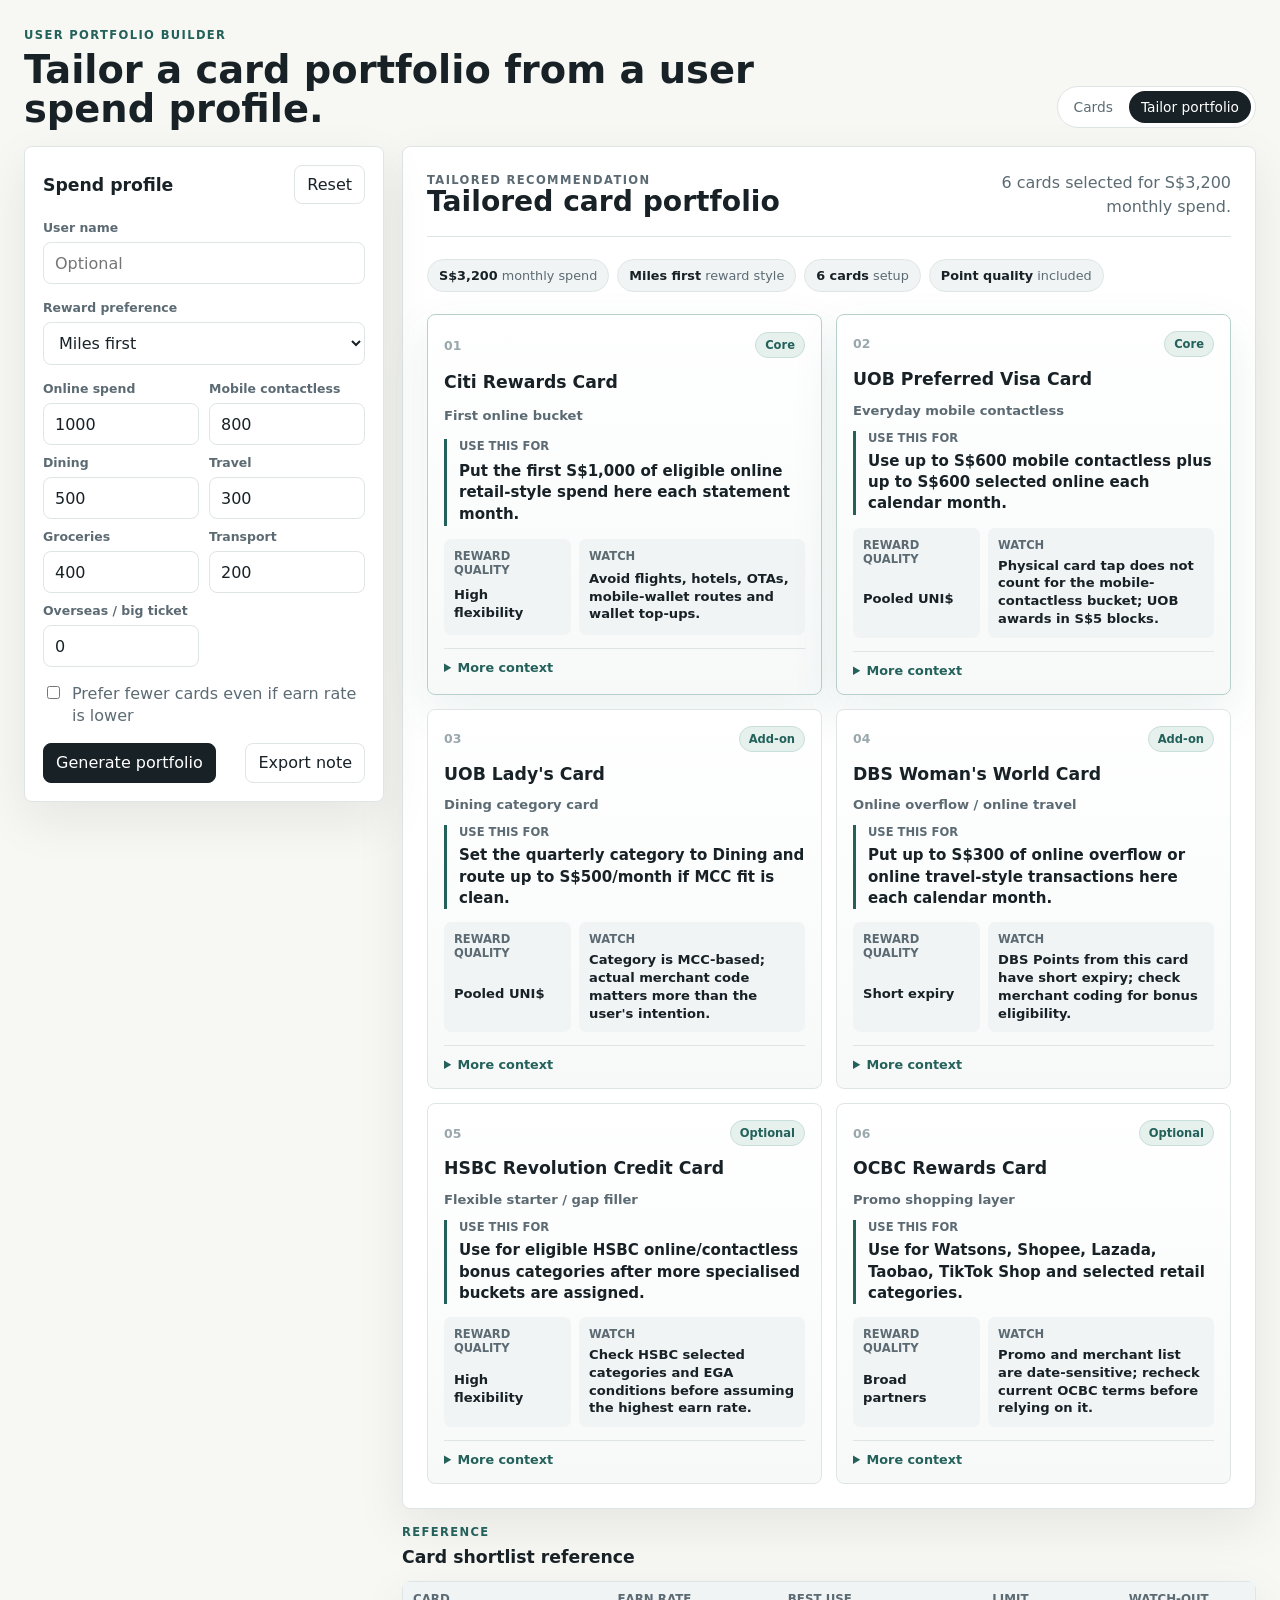
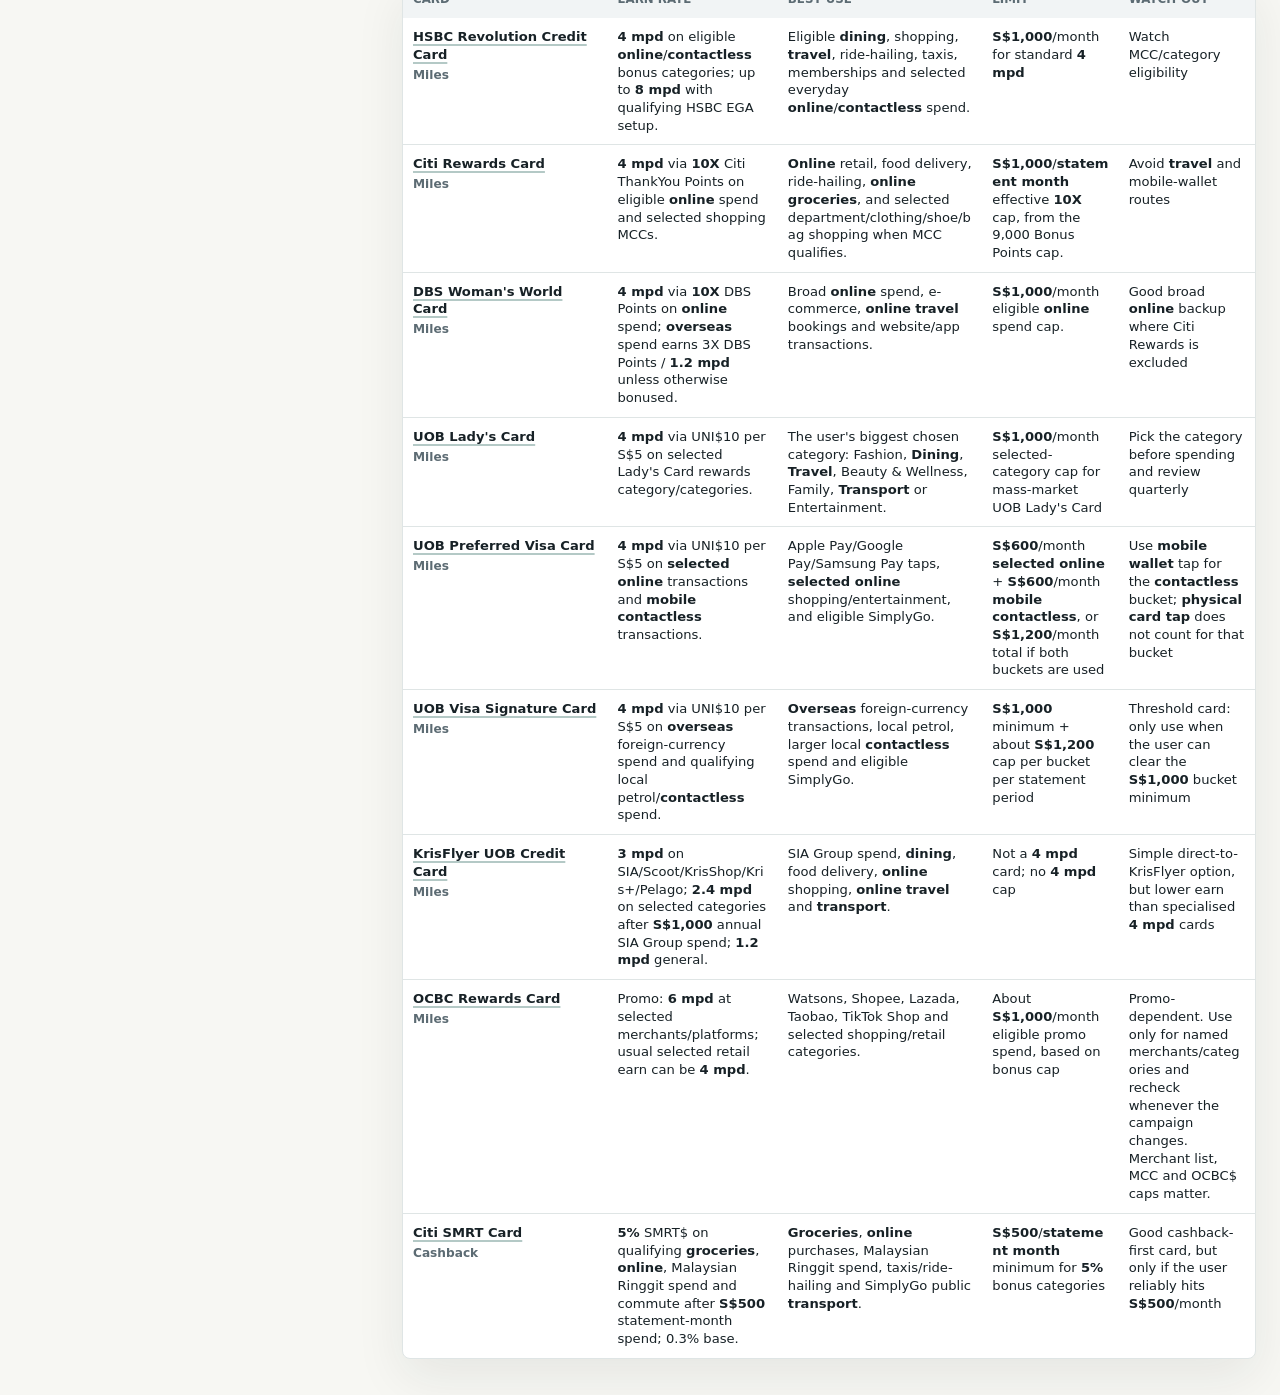
==== portfolio.html @ cbdf1c59 "Improve portfolio page readability" ====
<!doctype html>
<html lang="en">
  <head>
    <meta charset="utf-8">
    <meta name="viewport" content="width=device-width, initial-scale=1">
    <title>Tailored Card Portfolio | Singapore Credit Card Recommendations</title>
    <meta name="description" content="Generate a tailored Singapore credit card portfolio recommendation from a user spend profile.">
    <link rel="icon" href="data:,">
    <link rel="stylesheet" href="styles.css">
  </head>
  <body>
    <header class="topbar">
      <div>
        <p class="eyebrow">User portfolio builder</p>
        <h1>Tailor a card portfolio from a user spend profile.</h1>
      </div>
      <div class="top-actions">
        <nav class="nav-links" aria-label="Primary navigation">
          <a href="index.html">Cards</a>
          <a class="active" href="portfolio.html">Tailor portfolio</a>
        </nav>
      </div>
    </header>

    <main>
      <section class="workspace portfolio-workspace" aria-label="Tailored card portfolio workspace">
        <aside class="sidebar" aria-label="Portfolio inputs">
          <form class="panel profile-panel" id="portfolio-form">
            <div class="panel-heading">
              <h2>Spend profile</h2>
              <button class="ghost-button" type="button" id="reset-profile">Reset</button>
            </div>

            <label class="field">
              <span>User name</span>
              <input id="user-name" type="text" placeholder="Optional">
            </label>

            <label class="field">
              <span>Reward preference</span>
              <select id="reward-preference">
                <option value="miles">Miles first</option>
                <option value="cashback">Cashback first</option>
                <option value="balanced">Balanced</option>
              </select>
            </label>

            <div class="spend-grid">
              <label class="field">
                <span>Online spend</span>
                <input data-spend="online" type="number" min="0" step="50" value="1000">
              </label>
              <label class="field">
                <span>Mobile contactless</span>
                <input data-spend="contactless" type="number" min="0" step="50" value="800">
              </label>
              <label class="field">
                <span>Dining</span>
                <input data-spend="dining" type="number" min="0" step="50" value="500">
              </label>
              <label class="field">
                <span>Travel</span>
                <input data-spend="travel" type="number" min="0" step="50" value="300">
              </label>
              <label class="field">
                <span>Groceries</span>
                <input data-spend="groceries" type="number" min="0" step="50" value="400">
              </label>
              <label class="field">
                <span>Transport</span>
                <input data-spend="transport" type="number" min="0" step="50" value="200">
              </label>
              <label class="field">
                <span>Overseas / big ticket</span>
                <input data-spend="overseas" type="number" min="0" step="50" value="0">
              </label>
            </div>

            <label class="checkbox-field">
              <input id="simple-mode" type="checkbox">
              <span>Prefer fewer cards even if earn rate is lower</span>
            </label>

            <div class="actions">
              <button class="primary-button" type="submit">Generate portfolio</button>
              <button class="secondary-button" type="button" id="download-portfolio">Export note</button>
            </div>
          </form>
        </aside>

        <section class="content">
          <section class="portfolio-output" id="portfolio-output" aria-live="polite">
            <div class="portfolio-hero">
              <div>
                <p class="eyebrow">Tailored recommendation</p>
                <h2>Start with the spend profile.</h2>
              </div>
              <p>Your recommended setup will appear here.</p>
            </div>
          </section>

          <section class="table-section" aria-label="Portfolio card reference">
            <div class="section-heading">
              <div>
                <p class="eyebrow">Reference</p>
                <h2>Card shortlist reference</h2>
              </div>
            </div>
            <div class="table-wrap">
              <table class="card-table compact-table">
                <thead>
                  <tr>
                    <th>Card</th>
                    <th>Earn rate</th>
                    <th>Best use</th>
                    <th>Limit</th>
                    <th>Watch-out</th>
                  </tr>
                </thead>
                <tbody id="card-table-body"></tbody>
              </table>
            </div>
          </section>
        </section>
      </section>
    </main>

    <button class="top-button" type="button" id="return-top" aria-label="Return to top">↑</button>

    <script src="data.js"></script>
    <script src="script.js"></script>
  </body>
</html>
---- styles.css ----
:root {
  color-scheme: light;
  --bg: #f7f7f3;
  --surface: #ffffff;
  --surface-soft: #f1f4f5;
  --ink: #172126;
  --muted: #5c6b73;
  --line: #dfe5e5;
  --accent: #23615a;
  --accent-2: #394f8a;
  --accent-soft: #e6f1ee;
  --warn-soft: #fff3dc;
  --shadow: 0 18px 50px rgba(22, 33, 38, 0.08);
  --radius: 8px;
  font-family: Inter, ui-sans-serif, system-ui, -apple-system, BlinkMacSystemFont, "Segoe UI", sans-serif;
}

* {
  box-sizing: border-box;
}

body {
  margin: 0;
  background: var(--bg);
  color: var(--ink);
}

html {
  scroll-behavior: smooth;
}

button,
input,
select {
  font: inherit;
}

button {
  cursor: pointer;
}

.topbar {
  align-items: end;
  display: flex;
  gap: 24px;
  justify-content: space-between;
  margin: 0 auto;
  max-width: 1440px;
  padding: 28px 24px 18px;
}

.topbar h1,
.content h2,
.panel h2 {
  letter-spacing: 0;
  margin: 0;
}

.topbar h1 {
  font-size: clamp(1.7rem, 3vw, 3.3rem);
  line-height: 1.02;
  max-width: 780px;
}

.eyebrow {
  color: var(--accent);
  font-size: 0.72rem;
  font-weight: 800;
  letter-spacing: 0.12em;
  margin: 0 0 8px;
  text-transform: uppercase;
}

.top-actions {
  align-items: end;
  display: grid;
  flex: 0 0 auto;
  gap: 10px;
  justify-items: end;
}

.nav-links {
  background: var(--surface);
  border: 1px solid var(--line);
  border-radius: 999px;
  display: flex;
  gap: 4px;
  padding: 4px;
}

.nav-links a {
  border-radius: 999px;
  color: var(--muted);
  font-size: 0.86rem;
  padding: 8px 12px;
  text-decoration: none;
  transition: background 160ms ease, color 160ms ease;
  white-space: nowrap;
}

.nav-links a.active,
.nav-links a:hover {
  background: var(--ink);
  color: #fff;
}

.workspace {
  display: grid;
  gap: 18px;
  grid-template-columns: minmax(300px, 360px) minmax(0, 1fr);
  margin: 0 auto;
  max-width: 1440px;
  padding: 0 24px 36px;
}

.sidebar {
  align-self: start;
  display: grid;
  gap: 14px;
  position: sticky;
  top: 14px;
}

.panel,
.portfolio-output,
.card {
  background: var(--surface);
  border: 1px solid var(--line);
  border-radius: var(--radius);
  box-shadow: var(--shadow);
}

.panel {
  display: grid;
  gap: 16px;
  padding: 18px;
}

.cta-panel p:not(.eyebrow) {
  color: var(--muted);
  line-height: 1.45;
  margin: 0;
}

.panel h2,
.portfolio-output h2,
.section-heading h2 {
  font-size: 1.08rem;
}

.panel-heading,
.section-heading,
.card-head,
.actions {
  align-items: center;
  display: flex;
  gap: 12px;
  justify-content: space-between;
}

.segmented {
  background: var(--surface-soft);
  border: 1px solid var(--line);
  border-radius: var(--radius);
  display: grid;
  grid-template-columns: repeat(3, 1fr);
  padding: 4px;
}

.segment {
  background: transparent;
  border: 0;
  border-radius: 6px;
  color: var(--muted);
  min-height: 38px;
  transition: background 180ms ease, color 180ms ease, transform 180ms ease;
}

.segment.active {
  background: var(--surface);
  box-shadow: 0 8px 24px rgba(23, 33, 38, 0.08);
  color: var(--ink);
}

.field {
  display: grid;
  gap: 7px;
}

.field span,
.filter-block span {
  color: var(--muted);
  font-size: 0.78rem;
  font-weight: 750;
}

.field input,
.field select {
  background: #fff;
  border: 1px solid var(--line);
  border-radius: var(--radius);
  color: var(--ink);
  min-height: 42px;
  outline: none;
  padding: 10px 11px;
  transition: border-color 160ms ease, box-shadow 160ms ease;
  width: 100%;
}

.field input:focus,
.field select:focus {
  border-color: var(--accent);
  box-shadow: 0 0 0 3px rgba(35, 97, 90, 0.14);
}

.filter-block {
  display: grid;
  gap: 8px;
}

.chips {
  display: flex;
  flex-wrap: wrap;
  gap: 8px;
}

.chip {
  background: var(--surface);
  border: 1px solid var(--line);
  border-radius: 999px;
  color: var(--muted);
  padding: 7px 10px;
  transition: background 160ms ease, border-color 160ms ease, color 160ms ease;
}

.chip.active {
  background: var(--ink);
  border-color: var(--ink);
  color: #fff;
}

.spend-grid {
  display: grid;
  gap: 10px;
  grid-template-columns: 1fr 1fr;
}

.checkbox-field {
  align-items: start;
  color: var(--muted);
  display: flex;
  gap: 9px;
  line-height: 1.35;
}

.checkbox-field input {
  margin-top: 3px;
}

.primary-button,
.secondary-button,
.ghost-button {
  border-radius: var(--radius);
  min-height: 40px;
  padding: 9px 12px;
  transition: transform 160ms ease, background 160ms ease, border-color 160ms ease;
}

.primary-button {
  background: var(--ink);
  border: 1px solid var(--ink);
  color: #fff;
}

.primary-link {
  align-items: center;
  background: var(--ink);
  border: 1px solid var(--ink);
  border-radius: var(--radius);
  color: #fff;
  display: inline-flex;
  font-weight: 750;
  justify-content: center;
  min-height: 42px;
  padding: 10px 12px;
  text-decoration: none;
  transition: transform 160ms ease, background 160ms ease;
}

.secondary-button,
.ghost-button {
  background: var(--surface);
  border: 1px solid var(--line);
  color: var(--ink);
}

.ghost-button {
  min-height: 34px;
}

.primary-button:hover,
.primary-link:hover,
.secondary-button:hover,
.ghost-button:hover,
.chip:hover,
.segment:hover {
  transform: translateY(-1px);
}

.content {
  display: grid;
  gap: 16px;
  min-width: 0;
}

.summary-strip {
  display: grid;
  gap: 10px;
  grid-template-columns: repeat(4, minmax(0, 1fr));
}

.metric {
  background: var(--surface);
  border: 1px solid var(--line);
  border-radius: var(--radius);
  padding: 14px;
}

.metric b {
  display: block;
  font-size: 1.5rem;
  line-height: 1;
}

.metric span {
  color: var(--muted);
  display: block;
  font-size: 0.8rem;
  margin-top: 7px;
}

.portfolio-output {
  display: grid;
  gap: 22px;
  padding: 24px;
}

.portfolio-output p,
.portfolio-output details {
  color: var(--muted);
  margin: 0;
}

.portfolio-hero {
  align-items: end;
  border-bottom: 1px solid var(--line);
  display: flex;
  gap: 18px;
  justify-content: space-between;
  padding-bottom: 18px;
}

.portfolio-hero h2 {
  font-size: clamp(1.35rem, 2.2vw, 2.1rem);
  line-height: 1.08;
}

.portfolio-hero > p {
  color: var(--muted);
  line-height: 1.45;
  max-width: 280px;
  text-align: right;
}

.portfolio-overview {
  display: flex;
  flex-wrap: wrap;
  gap: 8px;
}

.portfolio-overview span {
  background: var(--surface-soft);
  border: 1px solid var(--line);
  border-radius: 999px;
  color: var(--muted);
  font-size: 0.8rem;
  padding: 8px 11px;
}

.portfolio-overview strong {
  color: var(--ink);
}

.portfolio-grid {
  display: grid;
  gap: 14px;
  grid-template-columns: repeat(2, minmax(0, 1fr));
}

.portfolio-item {
  background: linear-gradient(180deg, #ffffff 0%, #f7f9f9 100%);
  border: 1px solid var(--line);
  border-radius: var(--radius);
  display: grid;
  gap: 13px;
  overflow: hidden;
  padding: 16px;
  transition: border-color 180ms ease, box-shadow 180ms ease, transform 180ms ease;
}

.portfolio-item.featured {
  border-color: #b6d1cc;
  box-shadow: 0 18px 48px rgba(35, 97, 90, 0.09);
}

.portfolio-item:hover {
  border-color: #aebfbe;
  box-shadow: 0 22px 52px rgba(22, 33, 38, 0.11);
  transform: translateY(-2px);
}

.portfolio-item-top {
  align-items: center;
  display: flex;
  justify-content: space-between;
}

.rank-badge {
  color: #9aa8ad;
  font-size: 0.78rem;
  font-weight: 900;
}

.priority-badge {
  background: var(--accent-soft);
  border: 1px solid #c7deda;
  border-radius: 999px;
  color: var(--accent);
  font-size: 0.72rem;
  font-weight: 850;
  padding: 5px 9px;
}

.portfolio-item h3 {
  font-size: 1.08rem;
  line-height: 1.15;
  margin: 0;
}

.portfolio-role {
  color: var(--muted);
  font-size: 0.82rem;
  font-weight: 750;
  margin-top: -7px;
}

.portfolio-use {
  border-left: 3px solid var(--accent);
  display: grid;
  gap: 6px;
  padding-left: 12px;
}

.portfolio-use span,
.portfolio-meta span {
  color: var(--muted);
  font-size: 0.72rem;
  font-weight: 850;
  text-transform: uppercase;
}

.portfolio-use strong {
  color: var(--ink);
  font-size: 0.94rem;
  line-height: 1.42;
}

.portfolio-meta {
  display: grid;
  gap: 8px;
  grid-template-columns: 0.72fr 1.28fr;
}

.portfolio-meta div {
  background: var(--surface-soft);
  border-radius: 7px;
  display: grid;
  gap: 5px;
  min-width: 0;
  padding: 10px;
}

.portfolio-meta strong {
  color: var(--ink);
  font-size: 0.82rem;
  line-height: 1.35;
}

.portfolio-details {
  border-top: 1px solid var(--line);
  display: grid;
  gap: 9px;
  padding-top: 11px;
}

.portfolio-details summary {
  color: var(--accent);
  font-size: 0.8rem;
  font-weight: 850;
}

.portfolio-details p {
  font-size: 0.86rem;
  line-height: 1.48;
}

.cards-section {
  display: grid;
  gap: 14px;
}

.table-section {
  display: grid;
  gap: 14px;
}

.table-wrap {
  background: var(--surface);
  border: 1px solid var(--line);
  border-radius: var(--radius);
  box-shadow: var(--shadow);
  overflow: visible;
}

.card-table {
  border-collapse: collapse;
  table-layout: fixed;
  width: 100%;
}

.card-table th,
.card-table td {
  border-bottom: 1px solid var(--line);
  font-size: 0.86rem;
  line-height: 1.35;
  padding: 12px;
  text-align: left;
  vertical-align: top;
  word-break: normal;
  overflow-wrap: break-word;
}

.card-table thead th {
  background: var(--surface-soft);
  box-shadow: 0 1px 0 var(--line);
  color: var(--muted);
  font-size: 0.74rem;
  font-weight: 850;
  position: sticky;
  text-transform: uppercase;
  top: 0;
  z-index: 20;
}

.sticky-table-header {
  border: 1px solid var(--line);
  border-radius: var(--radius) var(--radius) 0 0;
  box-shadow: 0 8px 18px rgba(33, 37, 41, 0.08);
  display: none;
  left: 0;
  overflow: hidden;
  position: fixed;
  top: 0;
  z-index: 80;
}

.sticky-table-header.visible {
  display: block;
}

.sticky-table-header .card-table {
  background: var(--surface);
  margin: 0;
}

.sticky-table-header .card-table thead th {
  position: static;
}

.card-table tbody th {
  font-weight: 850;
}

.card-table th:nth-child(1) {
  width: 24%;
}

.card-table th:nth-child(2) {
  width: 20%;
}

.card-table th:nth-child(3) {
  width: 24%;
}

.card-table th:nth-child(4),
.card-table th:nth-child(5),
.card-table th:nth-child(6) {
  width: 16%;
}

.card-table small {
  color: var(--muted);
  display: block;
  font-size: 0.76rem;
  font-weight: 650;
  margin-top: 3px;
}

.table-card-link {
  color: var(--ink);
  display: inline-block;
  text-decoration-color: rgba(35, 97, 90, 0.34);
  text-decoration-thickness: 2px;
  text-underline-offset: 3px;
}

.table-card-link:hover {
  color: var(--accent);
  text-decoration-color: currentColor;
}

.card-type-text {
  color: var(--muted);
  display: block;
  font-size: 0.76rem;
  font-weight: 650;
  margin-top: 5px;
}

.card-table strong {
  color: var(--ink);
  font-weight: 900;
}

.card-table tr:last-child th,
.card-table tr:last-child td {
  border-bottom: 0;
}

.compact-table th,
.compact-table td {
  font-size: 0.82rem;
  padding: 10px;
}

.card-grid {
  display: grid;
  gap: 14px;
  grid-template-columns: repeat(2, minmax(0, 1fr));
}

.card {
  display: grid;
  gap: 16px;
  overflow: hidden;
  padding: 18px;
  transition: border-color 180ms ease, transform 180ms ease, box-shadow 180ms ease;
  scroll-margin-top: 18px;
}

.card:target {
  border-color: #8eb9b2;
  box-shadow: 0 24px 70px rgba(35, 97, 90, 0.18);
}

.card:hover {
  border-color: #b9c8c8;
  box-shadow: 0 24px 60px rgba(22, 33, 38, 0.11);
  transform: translateY(-2px);
}

.bank {
  color: var(--accent-2);
  font-size: 0.78rem;
  font-weight: 800;
  margin: 0 0 5px;
}

.card h3 {
  font-size: 1.1rem;
  margin: 0;
}

.tier {
  background: var(--accent-soft);
  border: 1px solid #c7deda;
  border-radius: 999px;
  color: var(--accent);
  flex: 0 0 auto;
  font-size: 0.72rem;
  font-weight: 800;
  max-width: 46%;
  padding: 6px 9px;
}

.facts {
  display: grid;
  gap: 10px;
  margin: 0;
}

.facts div {
  border-top: 1px solid var(--line);
  display: grid;
  gap: 7px;
  grid-template-columns: 108px minmax(0, 1fr);
  padding-top: 10px;
}

dt {
  color: var(--muted);
  font-size: 0.75rem;
  font-weight: 800;
}

dd {
  font-size: 0.91rem;
  line-height: 1.45;
  margin: 0;
}

details {
  border-top: 1px solid var(--line);
  padding-top: 12px;
}

summary {
  color: var(--accent);
  cursor: pointer;
  font-size: 0.9rem;
  font-weight: 800;
}

.details-grid {
  display: grid;
  gap: 12px;
  margin-top: 12px;
}

.details-grid h4,
.advanced h4 {
  font-size: 0.78rem;
  margin: 0 0 5px;
}

.details-grid p,
.advanced p {
  color: var(--muted);
  font-size: 0.88rem;
  line-height: 1.45;
  margin: 0;
}

.advanced {
  background: var(--surface-soft);
  border: 1px solid var(--line);
  border-radius: var(--radius);
  display: grid;
  gap: 8px;
  padding: 12px;
}

.links {
  display: flex;
  flex-wrap: wrap;
  gap: 8px;
}

.links a {
  background: #fff;
  border: 1px solid var(--line);
  border-radius: 999px;
  color: var(--accent-2);
  font-size: 0.78rem;
  font-weight: 800;
  padding: 6px 9px;
  text-decoration: none;
}

.empty {
  background: var(--surface);
  border: 1px dashed #b8c5c5;
  border-radius: var(--radius);
  color: var(--muted);
  grid-column: 1 / -1;
  padding: 24px;
  text-align: center;
}

.top-button {
  align-items: center;
  background: var(--ink);
  border: 1px solid rgba(255, 255, 255, 0.18);
  border-radius: 999px;
  bottom: 22px;
  box-shadow: 0 18px 42px rgba(22, 33, 38, 0.2);
  color: #fff;
  display: flex;
  font-size: 1.1rem;
  height: 44px;
  justify-content: center;
  opacity: 0;
  pointer-events: none;
  position: fixed;
  right: 22px;
  transform: translateY(10px);
  transition: opacity 180ms ease, transform 180ms ease, background 160ms ease;
  width: 44px;
  z-index: 20;
}

.top-button.visible {
  opacity: 1;
  pointer-events: auto;
  transform: translateY(0);
}

.top-button:hover {
  background: var(--accent);
}

@media (max-width: 1060px) {
  .workspace {
    grid-template-columns: 1fr;
  }

  .sidebar {
    position: static;
  }

  .profile-panel {
    grid-template-columns: 1fr;
  }
}

@media (max-width: 760px) {
  .topbar {
    align-items: start;
    flex-direction: column;
    padding: 22px 16px 14px;
  }

  .top-actions {
    align-items: start;
    justify-items: start;
    width: 100%;
  }

  .nav-links {
    max-width: 100%;
    overflow-x: auto;
  }

  .card-table {
    min-width: 860px;
  }

  .table-wrap {
    overflow-x: auto;
  }

  .workspace {
    padding: 0 16px 28px;
  }

  .summary-strip,
  .portfolio-grid,
  .card-grid,
  .spend-grid {
    grid-template-columns: 1fr;
  }

  .portfolio-output {
    padding: 18px;
  }

  .portfolio-hero {
    align-items: start;
    flex-direction: column;
  }

  .portfolio-hero > p {
    max-width: none;
    text-align: left;
  }

  .portfolio-meta {
    grid-template-columns: 1fr;
  }

  .card-head,
  .panel-heading,
  .section-heading,
  .actions {
    align-items: stretch;
    flex-direction: column;
  }

  .tier {
    max-width: none;
    width: fit-content;
  }

  .facts div {
    grid-template-columns: 1fr;
  }

  .primary-button,
  .primary-link,
  .secondary-button,
  .ghost-button {
    width: 100%;
  }

  .top-button {
    bottom: 16px;
    height: 42px;
    right: 16px;
    width: 42px;
  }
}

@media (prefers-reduced-motion: reduce) {
  *,
  *::before,
  *::after {
    scroll-behavior: auto !important;
    transition: none !important;
  }
}
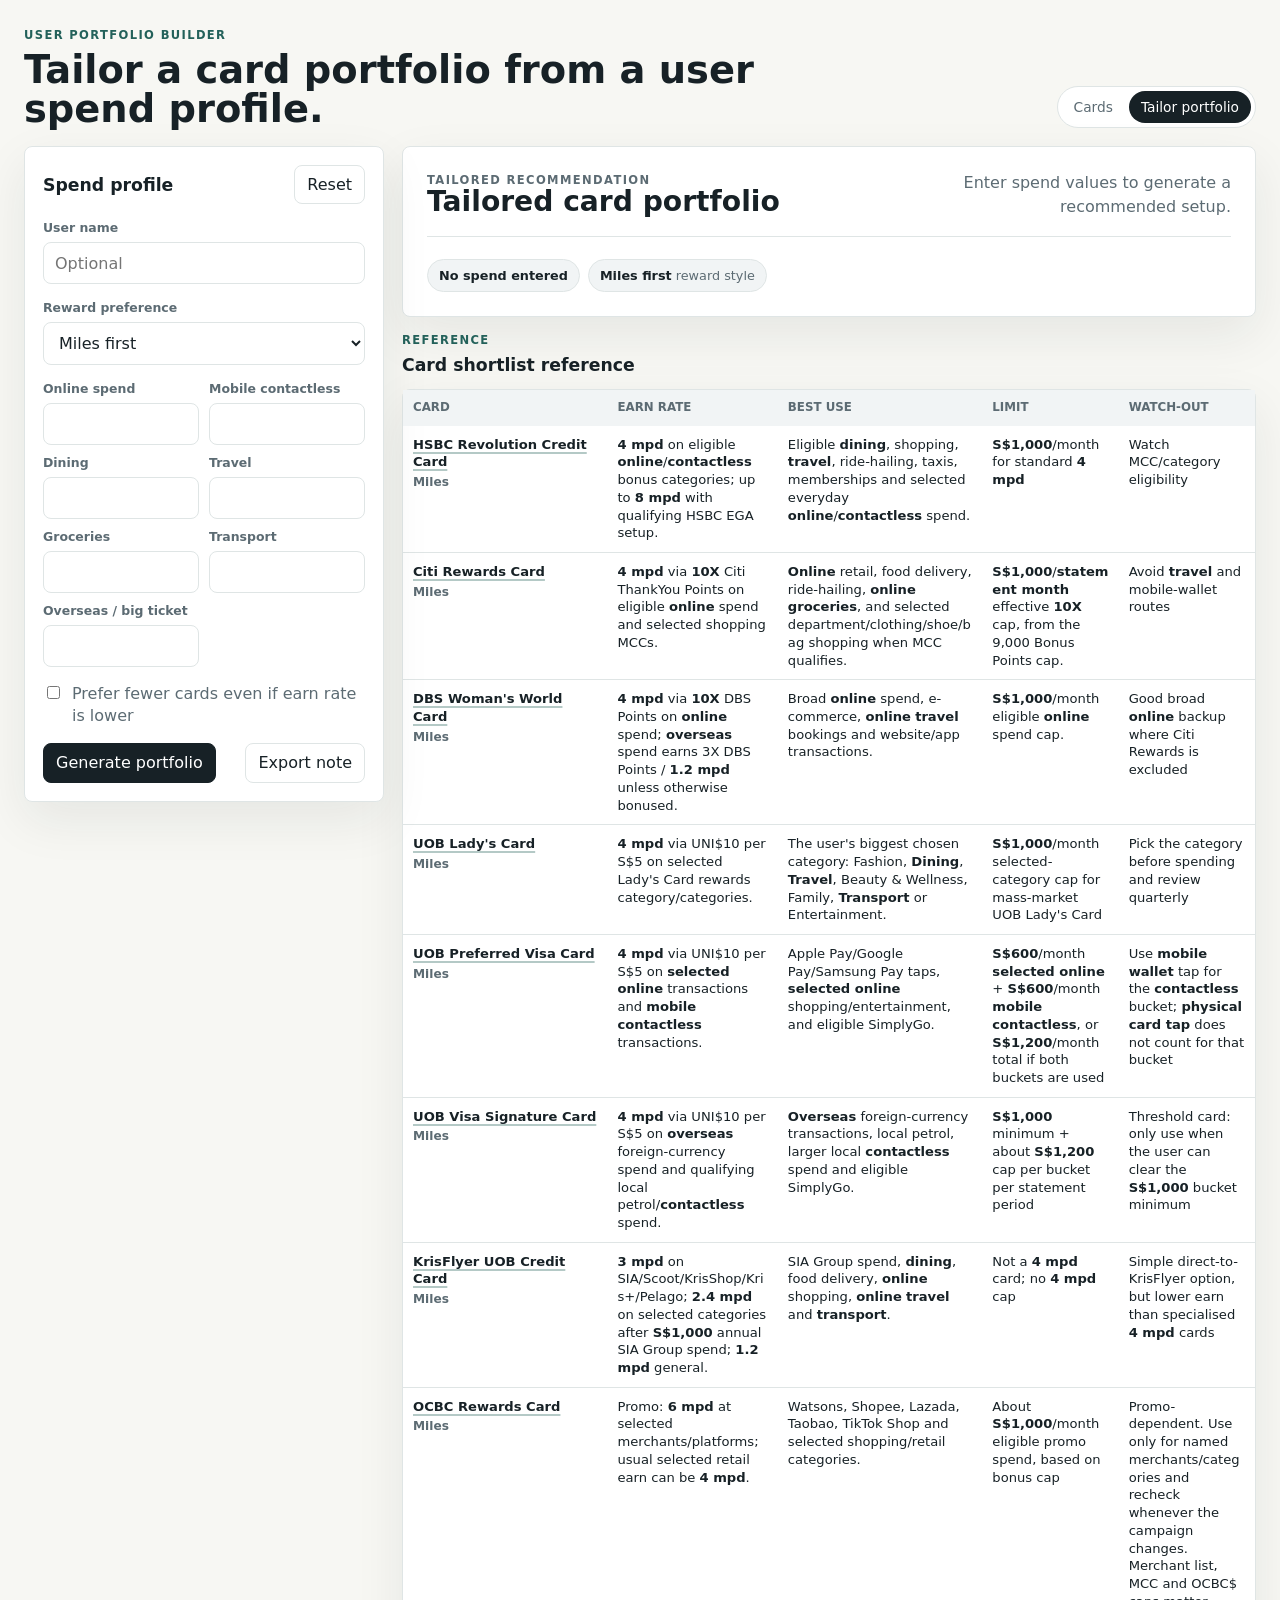
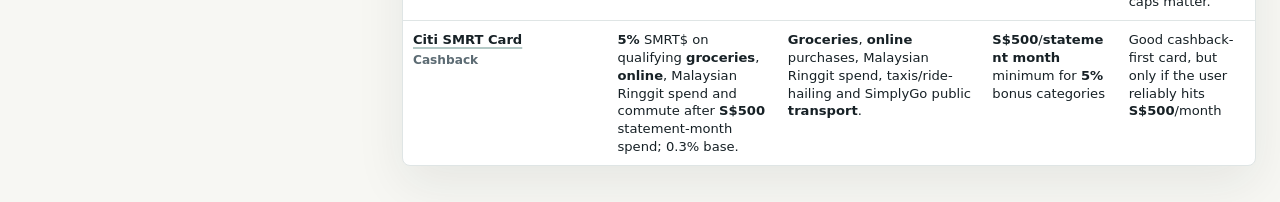
==== commit 1d19e413: "Clear portfolio spend defaults" ====
--- a/portfolio.html
+++ b/portfolio.html
@@ -48,31 +48,31 @@
             <div class="spend-grid">
               <label class="field">
                 <span>Online spend</span>
-                <input data-spend="online" type="number" min="0" step="50" value="1000">
+                <input data-spend="online" type="number" min="0" step="50">
               </label>
               <label class="field">
                 <span>Mobile contactless</span>
-                <input data-spend="contactless" type="number" min="0" step="50" value="800">
+                <input data-spend="contactless" type="number" min="0" step="50">
               </label>
               <label class="field">
                 <span>Dining</span>
-                <input data-spend="dining" type="number" min="0" step="50" value="500">
+                <input data-spend="dining" type="number" min="0" step="50">
               </label>
               <label class="field">
                 <span>Travel</span>
-                <input data-spend="travel" type="number" min="0" step="50" value="300">
+                <input data-spend="travel" type="number" min="0" step="50">
               </label>
               <label class="field">
                 <span>Groceries</span>
-                <input data-spend="groceries" type="number" min="0" step="50" value="400">
+                <input data-spend="groceries" type="number" min="0" step="50">
               </label>
               <label class="field">
                 <span>Transport</span>
-                <input data-spend="transport" type="number" min="0" step="50" value="200">
+                <input data-spend="transport" type="number" min="0" step="50">
               </label>
               <label class="field">
                 <span>Overseas / big ticket</span>
-                <input data-spend="overseas" type="number" min="0" step="50" value="0">
+                <input data-spend="overseas" type="number" min="0" step="50">
               </label>
             </div>
 
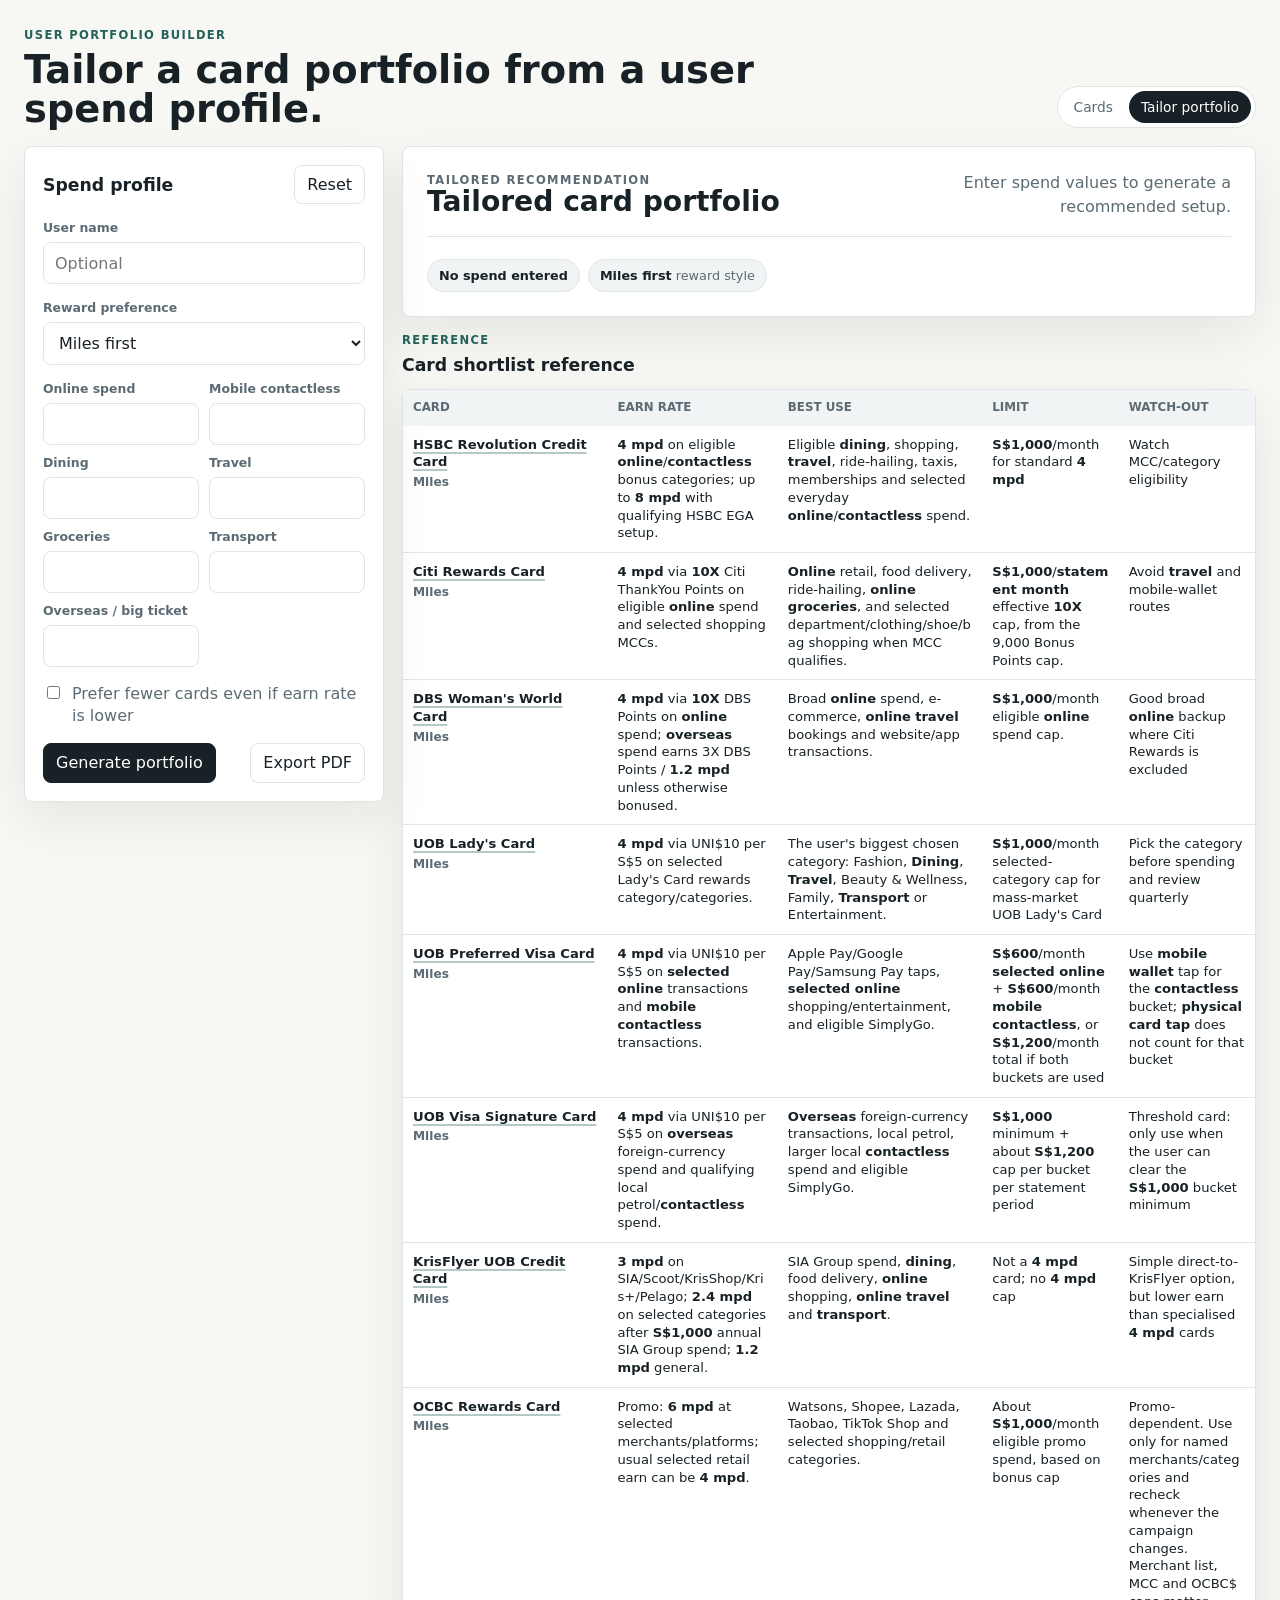
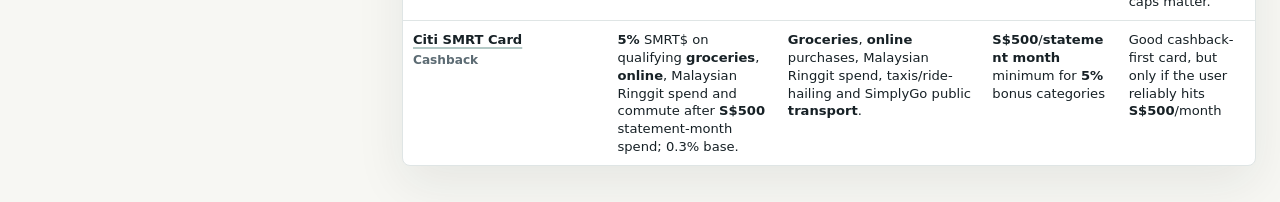
==== commit c951b778: "Add PDF portfolio export" ====
--- a/portfolio.html
+++ b/portfolio.html
@@ -83,7 +83,7 @@
 
             <div class="actions">
               <button class="primary-button" type="submit">Generate portfolio</button>
-              <button class="secondary-button" type="button" id="download-portfolio">Export note</button>
+              <button class="secondary-button" type="button" id="download-portfolio">Export PDF</button>
             </div>
           </form>
         </aside>
@@ -125,6 +125,8 @@
       </section>
     </main>
 
+    <section class="print-report" id="print-report" aria-hidden="true"></section>
+
     <button class="top-button" type="button" id="return-top" aria-label="Return to top">↑</button>
 
     <script src="data.js"></script>
--- a/styles.css
+++ b/styles.css
@@ -113,6 +113,10 @@
   padding: 0 24px 36px;
 }
 
+.library-workspace {
+  grid-template-columns: 1fr;
+}
+
 .sidebar {
   align-self: start;
   display: grid;
@@ -140,6 +144,17 @@
   color: var(--muted);
   line-height: 1.45;
   margin: 0;
+}
+
+.bottom-cta {
+  align-items: center;
+  display: flex;
+  gap: 18px;
+  justify-content: space-between;
+}
+
+.bottom-cta > div {
+  max-width: 680px;
 }
 
 .panel h2,
@@ -391,6 +406,11 @@
   color: var(--ink);
 }
 
+.portfolio-toolbar {
+  display: flex;
+  justify-content: flex-end;
+}
+
 .portfolio-grid {
   display: grid;
   gap: 14px;
@@ -512,6 +532,10 @@
 .portfolio-details p {
   font-size: 0.86rem;
   line-height: 1.48;
+}
+
+.print-report {
+  display: none;
 }
 
 .cards-section {
@@ -899,8 +923,13 @@
     grid-template-columns: 1fr;
   }
 
+  .portfolio-toolbar {
+    justify-content: stretch;
+  }
+
   .card-head,
   .panel-heading,
+  .bottom-cta,
   .section-heading,
   .actions {
     align-items: stretch;
@@ -939,3 +968,166 @@
     transition: none !important;
   }
 }
+
+@media print {
+  @page {
+    margin: 12mm;
+    size: A4;
+  }
+
+  html,
+  body {
+    background: #fff !important;
+    color: #172126 !important;
+  }
+
+  body.print-mode > :not(.print-report) {
+    display: none !important;
+  }
+
+  body.print-mode .print-report {
+    display: block !important;
+  }
+
+  .print-report {
+    font-size: 10.5pt;
+    line-height: 1.35;
+  }
+
+  .print-cover {
+    border-bottom: 1px solid #dfe5e5;
+    margin-bottom: 14px;
+    padding-bottom: 12px;
+  }
+
+  .print-cover h1 {
+    font-size: 24pt;
+    line-height: 1.05;
+    margin: 0 0 8px;
+  }
+
+  .print-cover p {
+    color: #5c6b73;
+    margin: 0;
+    max-width: 680px;
+  }
+
+  .print-summary,
+  .print-spend-grid {
+    display: grid;
+    gap: 8px;
+    grid-template-columns: repeat(3, 1fr);
+    margin-top: 12px;
+  }
+
+  .print-summary div,
+  .print-spend-grid div {
+    background: #f1f4f5;
+    border: 1px solid #dfe5e5;
+    border-radius: 8px;
+    padding: 8px;
+  }
+
+  .print-summary span,
+  .print-spend-grid span,
+  .print-card dt {
+    color: #5c6b73;
+    display: block;
+    font-size: 8pt;
+    font-weight: 800;
+    text-transform: uppercase;
+  }
+
+  .print-summary strong,
+  .print-spend-grid strong {
+    display: block;
+    font-size: 11pt;
+    margin-top: 3px;
+  }
+
+  .print-section {
+    margin-top: 14px;
+  }
+
+  .print-section h2 {
+    font-size: 13pt;
+    margin: 0 0 8px;
+  }
+
+  .print-card-grid {
+    display: grid;
+    gap: 10px;
+    grid-template-columns: repeat(2, minmax(0, 1fr));
+  }
+
+  .print-card {
+    background: linear-gradient(180deg, #ffffff 0%, #f7f9f9 100%);
+    border: 1px solid #dfe5e5;
+    border-radius: 8px;
+    break-inside: avoid;
+    display: grid;
+    gap: 7px;
+    padding: 10px;
+    page-break-inside: avoid;
+  }
+
+  .print-card-head {
+    align-items: center;
+    display: flex;
+    justify-content: space-between;
+  }
+
+  .print-card-head span {
+    color: #8a999e;
+    font-weight: 900;
+  }
+
+  .print-card-head b {
+    background: #e6f1ee;
+    border: 1px solid #c7deda;
+    border-radius: 999px;
+    color: #23615a;
+    font-size: 8pt;
+    padding: 3px 7px;
+  }
+
+  .print-card h3 {
+    font-size: 13pt;
+    margin: 0;
+  }
+
+  .print-role {
+    color: #5c6b73;
+    font-size: 9pt;
+    font-weight: 750;
+    margin: 0;
+  }
+
+  .print-card dl {
+    display: grid;
+    gap: 6px;
+    margin: 0;
+  }
+
+  .print-card dl div {
+    border-top: 1px solid #dfe5e5;
+    padding-top: 6px;
+  }
+
+  .print-card dd {
+    margin: 2px 0 0;
+  }
+
+  .print-footer-note {
+    border-top: 1px solid #dfe5e5;
+    color: #5c6b73;
+    display: flex;
+    gap: 8px;
+    margin-top: 14px;
+    padding-top: 9px;
+  }
+
+  .print-footer-note strong {
+    color: #172126;
+  }
+}
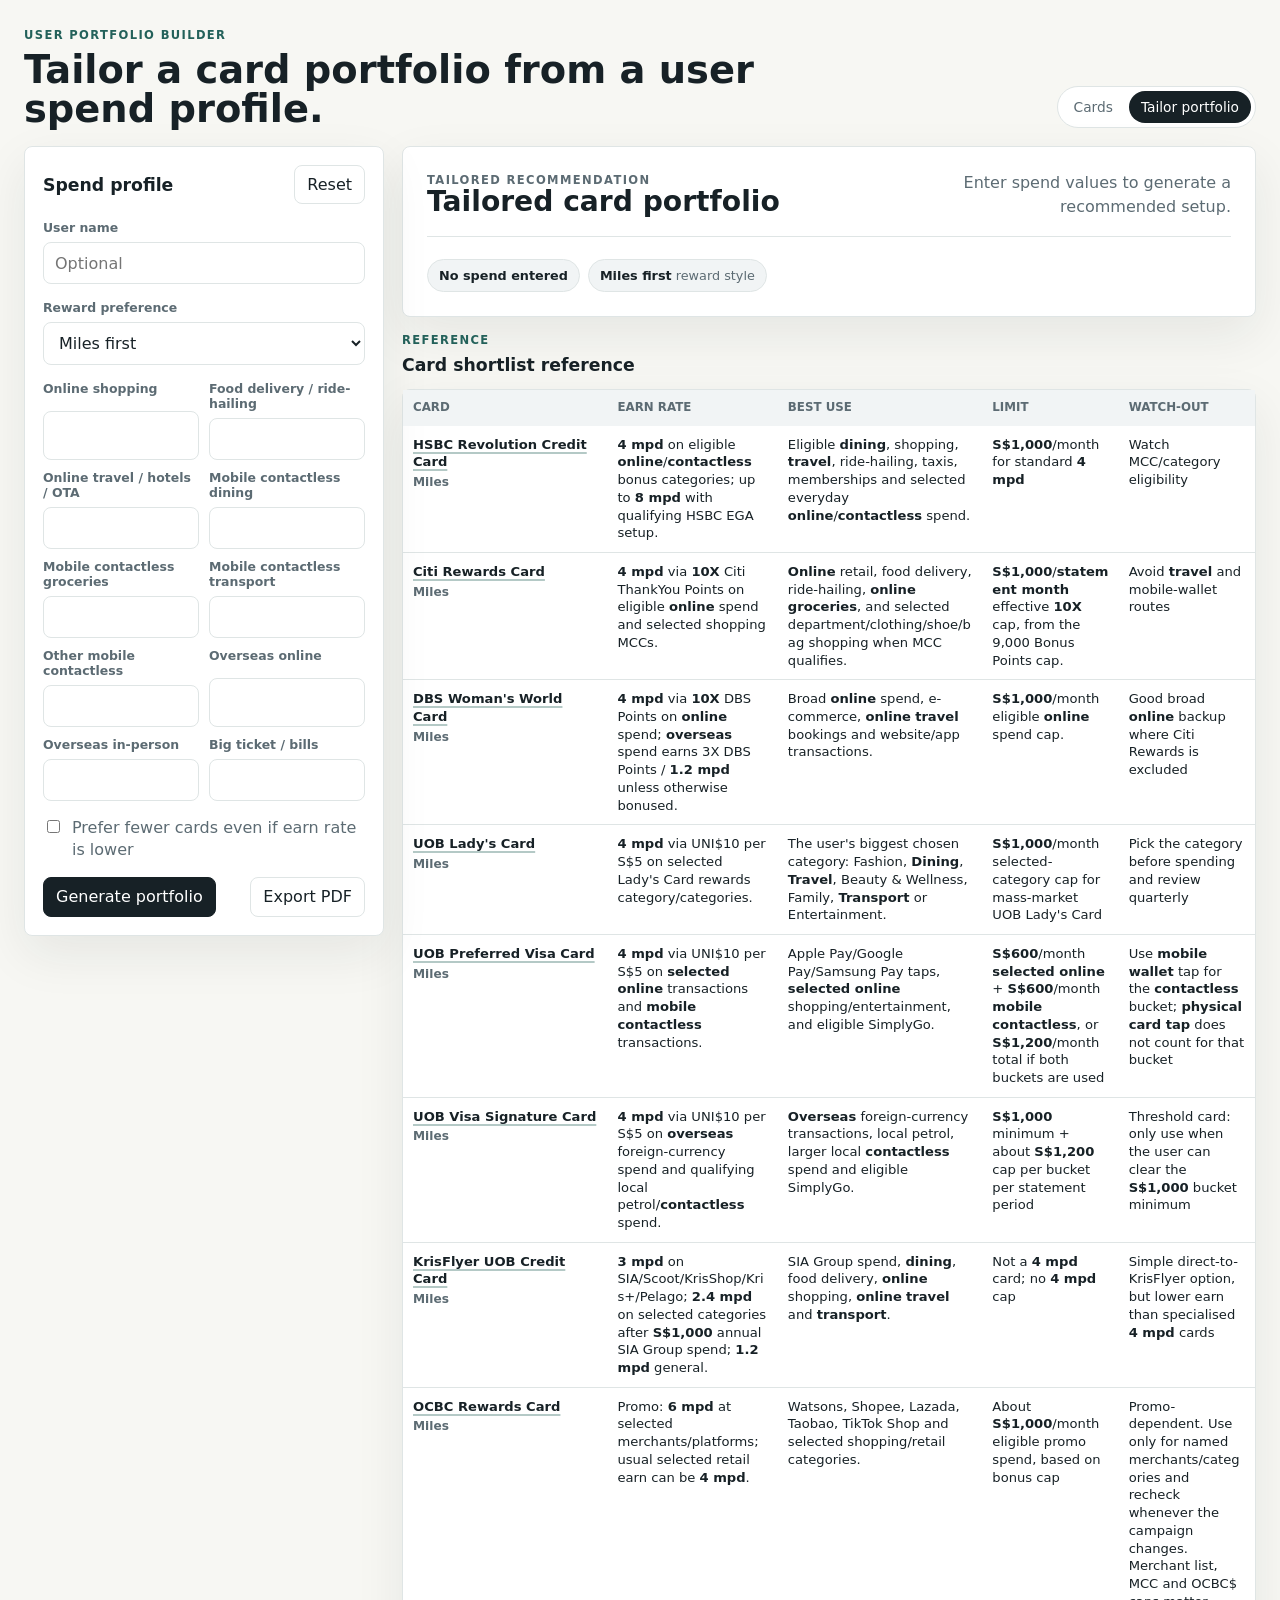
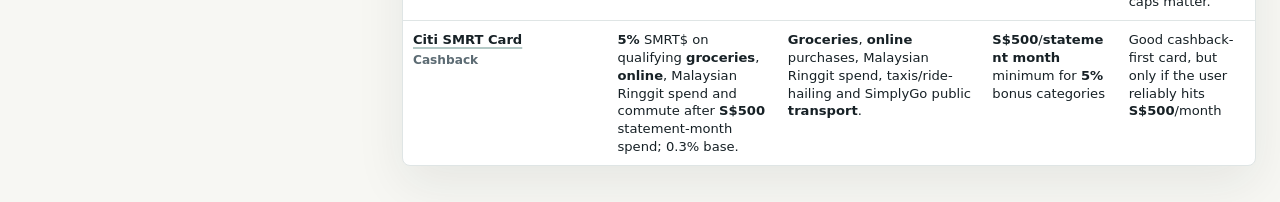
==== commit e64d1ad3: "Clarify portfolio spend categories" ====
--- a/portfolio.html
+++ b/portfolio.html
@@ -47,32 +47,44 @@
 
             <div class="spend-grid">
               <label class="field">
-                <span>Online spend</span>
-                <input data-spend="online" type="number" min="0" step="50">
+                <span>Online shopping</span>
+                <input data-spend="onlineShopping" type="number" min="0" step="50">
               </label>
               <label class="field">
-                <span>Mobile contactless</span>
-                <input data-spend="contactless" type="number" min="0" step="50">
+                <span>Food delivery / ride-hailing</span>
+                <input data-spend="foodDeliveryRideHailing" type="number" min="0" step="50">
               </label>
               <label class="field">
-                <span>Dining</span>
-                <input data-spend="dining" type="number" min="0" step="50">
+                <span>Online travel / hotels / OTA</span>
+                <input data-spend="onlineTravel" type="number" min="0" step="50">
               </label>
               <label class="field">
-                <span>Travel</span>
-                <input data-spend="travel" type="number" min="0" step="50">
+                <span>Mobile contactless dining</span>
+                <input data-spend="mobileContactlessDining" type="number" min="0" step="50">
               </label>
               <label class="field">
-                <span>Groceries</span>
-                <input data-spend="groceries" type="number" min="0" step="50">
+                <span>Mobile contactless groceries</span>
+                <input data-spend="mobileContactlessGroceries" type="number" min="0" step="50">
               </label>
               <label class="field">
-                <span>Transport</span>
-                <input data-spend="transport" type="number" min="0" step="50">
+                <span>Mobile contactless transport</span>
+                <input data-spend="mobileContactlessTransport" type="number" min="0" step="50">
               </label>
               <label class="field">
-                <span>Overseas / big ticket</span>
-                <input data-spend="overseas" type="number" min="0" step="50">
+                <span>Other mobile contactless</span>
+                <input data-spend="mobileContactlessOther" type="number" min="0" step="50">
+              </label>
+              <label class="field">
+                <span>Overseas online</span>
+                <input data-spend="overseasOnline" type="number" min="0" step="50">
+              </label>
+              <label class="field">
+                <span>Overseas in-person</span>
+                <input data-spend="overseasInPerson" type="number" min="0" step="50">
+              </label>
+              <label class="field">
+                <span>Big ticket / bills</span>
+                <input data-spend="largeBills" type="number" min="0" step="50">
               </label>
             </div>
 
--- a/styles.css
+++ b/styles.css
@@ -393,6 +393,13 @@
   gap: 8px;
 }
 
+.portfolio-overview-row {
+  align-items: center;
+  display: flex;
+  gap: 14px;
+  justify-content: space-between;
+}
+
 .portfolio-overview span {
   background: var(--surface-soft);
   border: 1px solid var(--line);
@@ -404,11 +411,6 @@
 
 .portfolio-overview strong {
   color: var(--ink);
-}
-
-.portfolio-toolbar {
-  display: flex;
-  justify-content: flex-end;
 }
 
 .portfolio-grid {
@@ -923,8 +925,9 @@
     grid-template-columns: 1fr;
   }
 
-  .portfolio-toolbar {
-    justify-content: stretch;
+  .portfolio-overview-row {
+    align-items: stretch;
+    flex-direction: column;
   }
 
   .card-head,
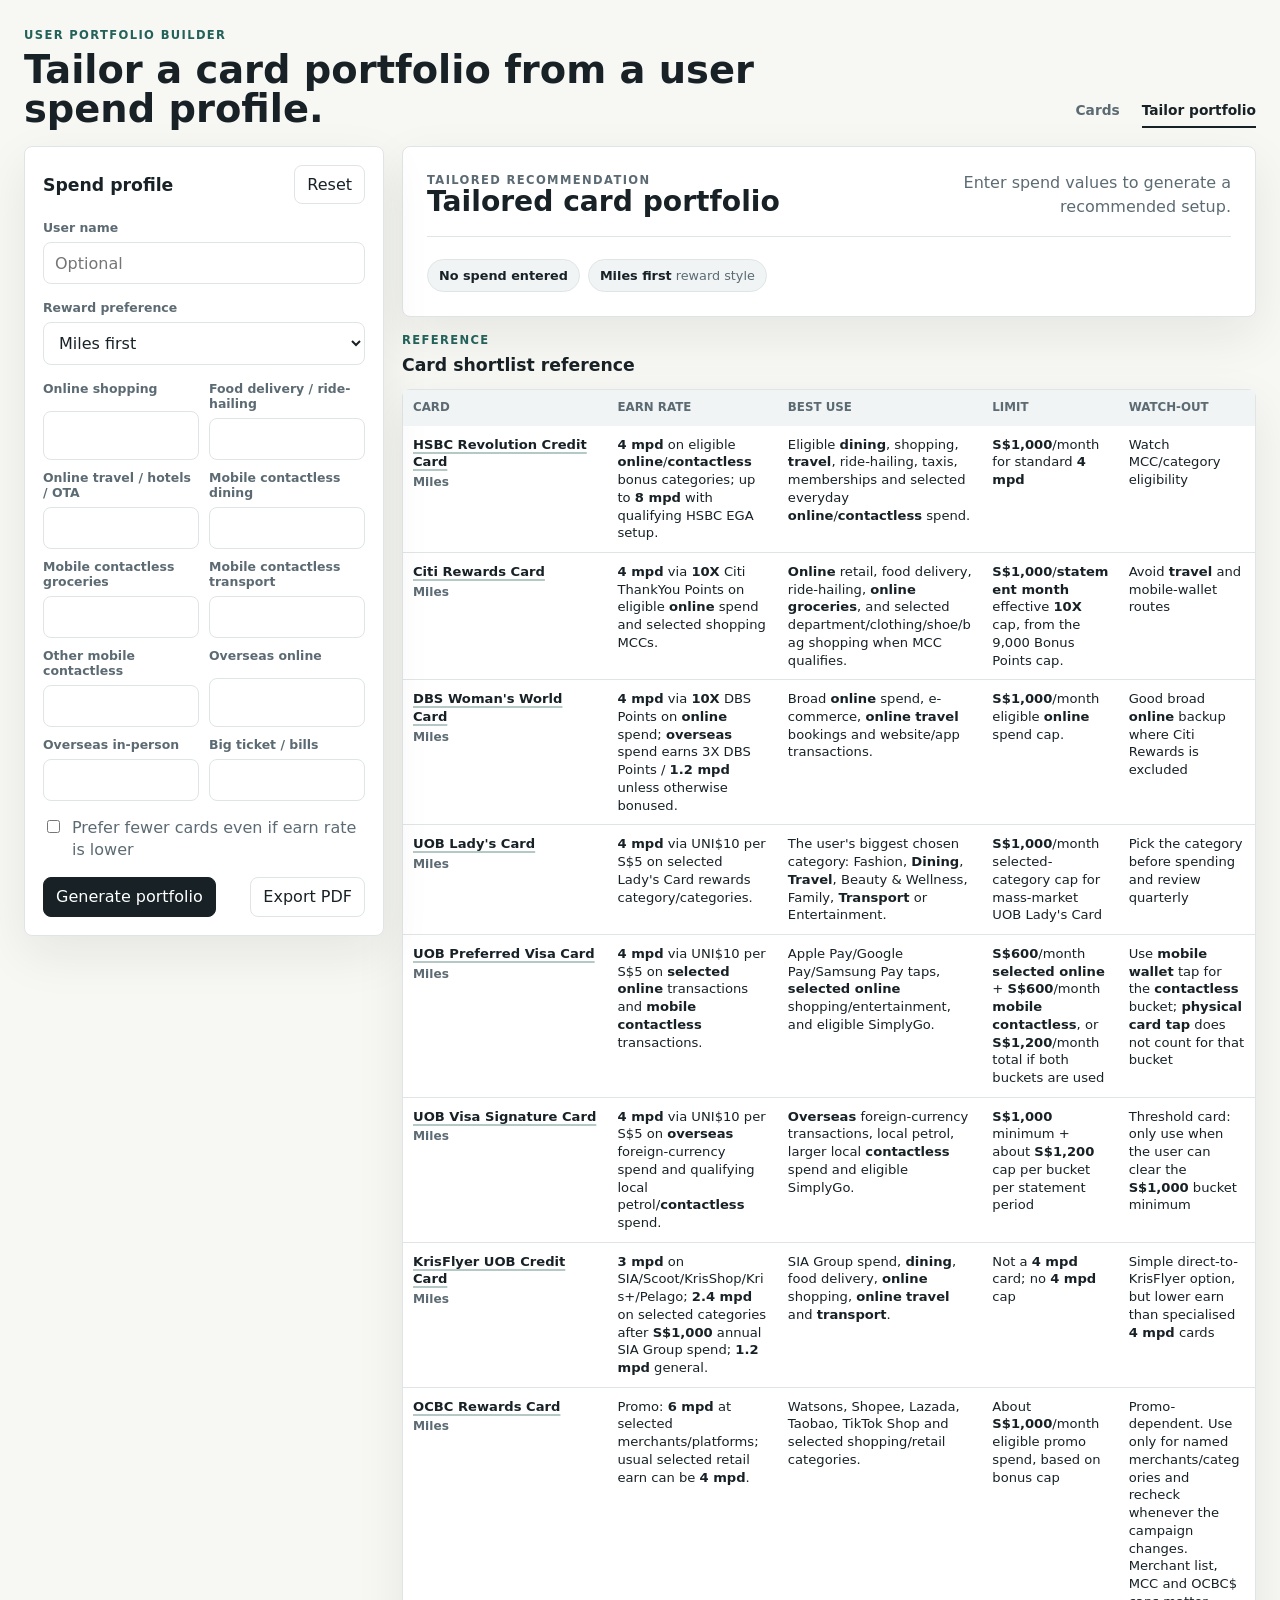
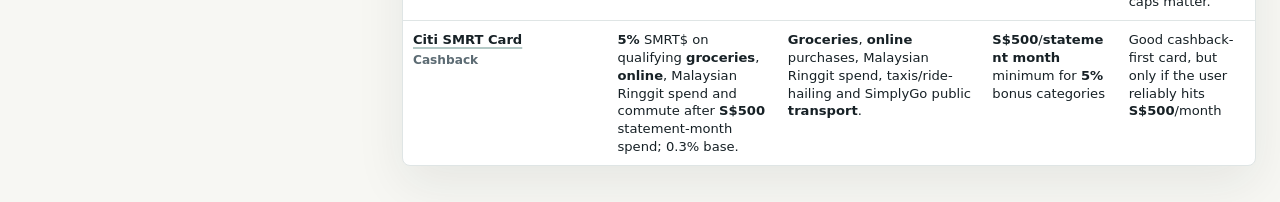
==== commit 71674f62: "Simplify top navigation" ====
--- a/portfolio.html
+++ b/portfolio.html
@@ -17,7 +17,7 @@
       <div class="top-actions">
         <nav class="nav-links" aria-label="Primary navigation">
           <a href="index.html">Cards</a>
-          <a class="active" href="portfolio.html">Tailor portfolio</a>
+          <a class="active" aria-current="page" href="portfolio.html">Tailor portfolio</a>
         </nav>
       </div>
     </header>
--- a/styles.css
+++ b/styles.css
@@ -80,28 +80,32 @@
 }
 
 .nav-links {
-  background: var(--surface);
-  border: 1px solid var(--line);
-  border-radius: 999px;
   display: flex;
-  gap: 4px;
-  padding: 4px;
+  gap: 22px;
+  padding: 0;
 }
 
 .nav-links a {
-  border-radius: 999px;
+  border-bottom: 2px solid transparent;
   color: var(--muted);
   font-size: 0.86rem;
-  padding: 8px 12px;
+  font-weight: 750;
+  padding: 8px 0;
   text-decoration: none;
-  transition: background 160ms ease, color 160ms ease;
+  transition: border-color 160ms ease, color 160ms ease;
   white-space: nowrap;
 }
 
 .nav-links a.active,
 .nav-links a:hover {
-  background: var(--ink);
-  color: #fff;
+  border-color: var(--ink);
+  color: var(--ink);
+}
+
+.nav-links a:focus-visible {
+  border-radius: 4px;
+  outline: 2px solid rgba(20, 32, 38, 0.24);
+  outline-offset: 5px;
 }
 
 .workspace {
@@ -453,16 +457,6 @@
   font-weight: 900;
 }
 
-.priority-badge {
-  background: var(--accent-soft);
-  border: 1px solid #c7deda;
-  border-radius: 999px;
-  color: var(--accent);
-  font-size: 0.72rem;
-  font-weight: 850;
-  padding: 5px 9px;
-}
-
 .portfolio-item h3 {
   font-size: 1.08rem;
   line-height: 1.15;
@@ -716,18 +710,6 @@
 .card h3 {
   font-size: 1.1rem;
   margin: 0;
-}
-
-.tier {
-  background: var(--accent-soft);
-  border: 1px solid #c7deda;
-  border-radius: 999px;
-  color: var(--accent);
-  flex: 0 0 auto;
-  font-size: 0.72rem;
-  font-weight: 800;
-  max-width: 46%;
-  padding: 6px 9px;
 }
 
 .facts {
@@ -939,11 +921,6 @@
     flex-direction: column;
   }
 
-  .tier {
-    max-width: none;
-    width: fit-content;
-  }
-
   .facts div {
     grid-template-columns: 1fr;
   }
@@ -1085,15 +1062,6 @@
     font-weight: 900;
   }
 
-  .print-card-head b {
-    background: #e6f1ee;
-    border: 1px solid #c7deda;
-    border-radius: 999px;
-    color: #23615a;
-    font-size: 8pt;
-    padding: 3px 7px;
-  }
-
   .print-card h3 {
     font-size: 13pt;
     margin: 0;
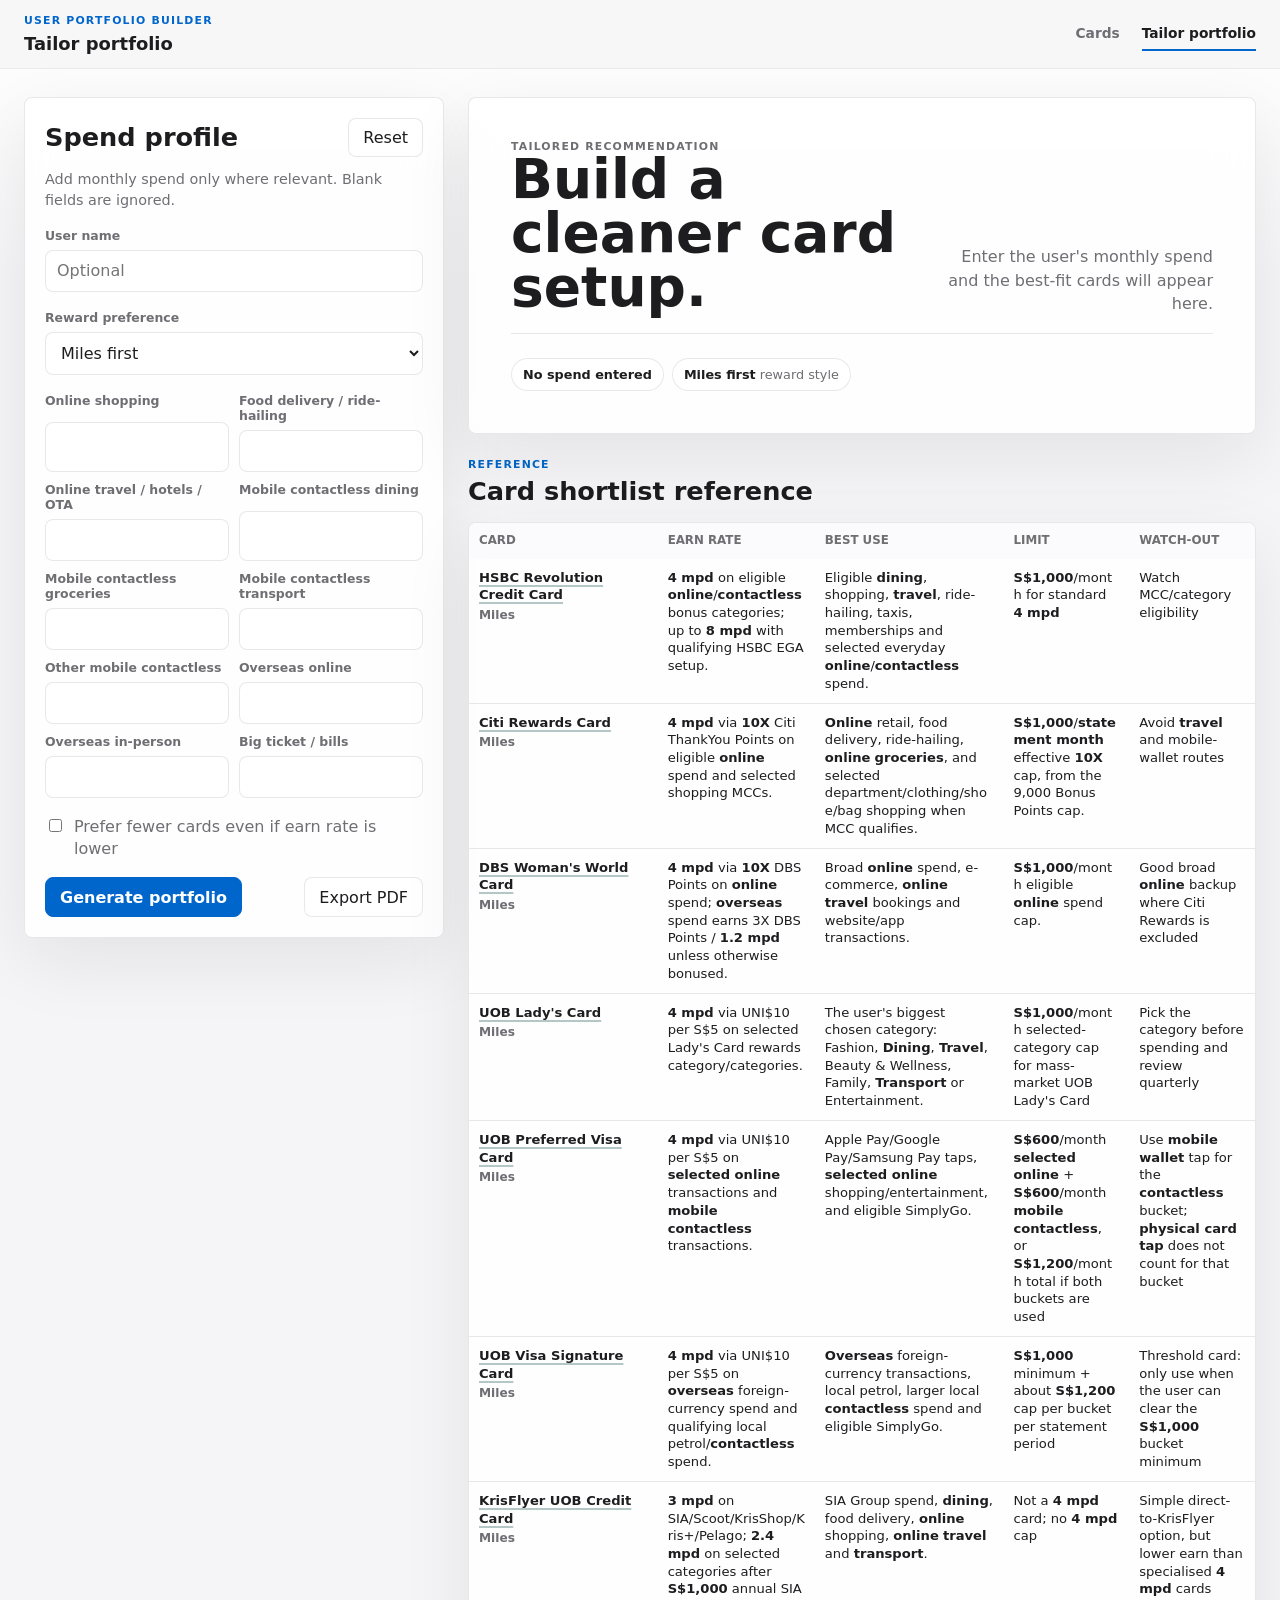
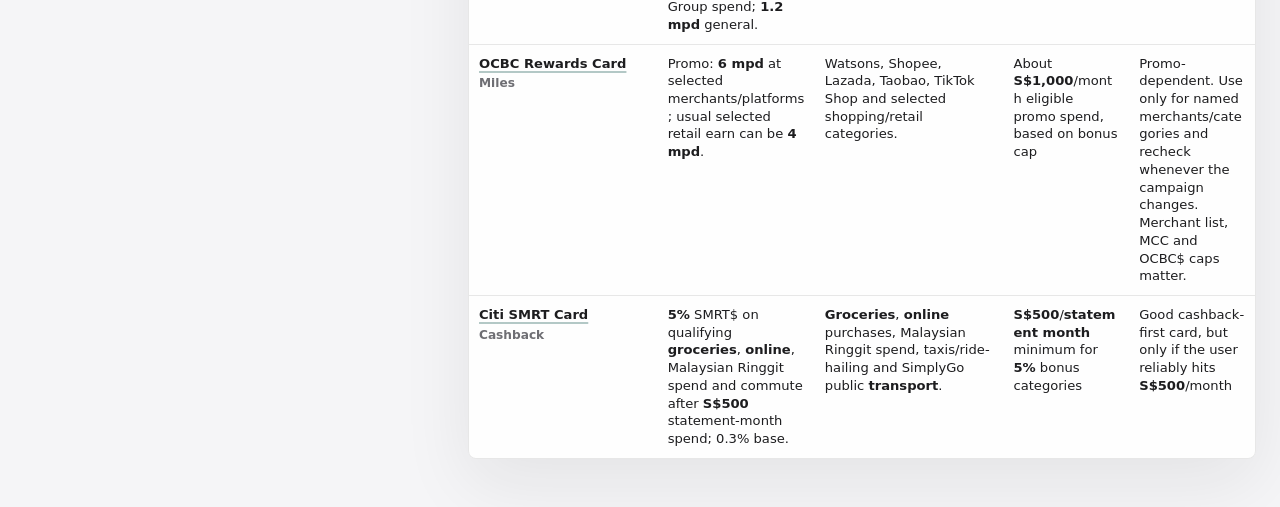
==== commit 686fbc22: "Redesign card recommendation UI" ====
--- a/portfolio.html
+++ b/portfolio.html
@@ -12,7 +12,7 @@
     <header class="topbar">
       <div>
         <p class="eyebrow">User portfolio builder</p>
-        <h1>Tailor a card portfolio from a user spend profile.</h1>
+        <h1>Tailor portfolio</h1>
       </div>
       <div class="top-actions">
         <nav class="nav-links" aria-label="Primary navigation">
@@ -30,6 +30,7 @@
               <h2>Spend profile</h2>
               <button class="ghost-button" type="button" id="reset-profile">Reset</button>
             </div>
+            <p class="panel-intro">Add monthly spend only where relevant. Blank fields are ignored.</p>
 
             <label class="field">
               <span>User name</span>
@@ -45,7 +46,7 @@
               </select>
             </label>
 
-            <div class="spend-grid">
+            <div class="spend-grid" aria-label="Monthly spend categories">
               <label class="field">
                 <span>Online shopping</span>
                 <input data-spend="onlineShopping" type="number" min="0" step="50">
--- a/styles.css
+++ b/styles.css
@@ -1,16 +1,18 @@
 :root {
   color-scheme: light;
-  --bg: #f7f7f3;
-  --surface: #ffffff;
-  --surface-soft: #f1f4f5;
-  --ink: #172126;
-  --muted: #5c6b73;
-  --line: #dfe5e5;
-  --accent: #23615a;
-  --accent-2: #394f8a;
-  --accent-soft: #e6f1ee;
-  --warn-soft: #fff3dc;
-  --shadow: 0 18px 50px rgba(22, 33, 38, 0.08);
+  --bg: #f5f5f7;
+  --surface: rgba(255, 255, 255, 0.86);
+  --surface-solid: #ffffff;
+  --surface-soft: #fbfbfd;
+  --ink: #1d1d1f;
+  --muted: #6e6e73;
+  --line: rgba(29, 29, 31, 0.1);
+  --accent: #0066cc;
+  --accent-2: #30b0c7;
+  --accent-soft: #eaf4ff;
+  --warn-soft: #fff4df;
+  --shadow: 0 24px 70px rgba(29, 29, 31, 0.08);
+  --shadow-soft: 0 12px 34px rgba(29, 29, 31, 0.06);
   --radius: 8px;
   font-family: Inter, ui-sans-serif, system-ui, -apple-system, BlinkMacSystemFont, "Segoe UI", sans-serif;
 }
@@ -21,8 +23,10 @@
 
 body {
   margin: 0;
-  background: var(--bg);
+  background:
+    linear-gradient(180deg, #ffffff 0%, #f5f5f7 280px, #f5f5f7 100%);
   color: var(--ink);
+  min-height: 100vh;
 }
 
 html {
@@ -40,13 +44,18 @@
 }
 
 .topbar {
-  align-items: end;
+  align-items: center;
+  backdrop-filter: saturate(180%) blur(18px);
+  background: rgba(245, 245, 247, 0.78);
+  border-bottom: 1px solid rgba(29, 29, 31, 0.06);
   display: flex;
   gap: 24px;
   justify-content: space-between;
-  margin: 0 auto;
-  max-width: 1440px;
-  padding: 28px 24px 18px;
+  margin: 0;
+  padding: 14px max(24px, calc((100vw - 1440px) / 2 + 24px));
+  position: sticky;
+  top: 0;
+  z-index: 90;
 }
 
 .topbar h1,
@@ -57,17 +66,18 @@
 }
 
 .topbar h1 {
-  font-size: clamp(1.7rem, 3vw, 3.3rem);
-  line-height: 1.02;
+  font-size: clamp(1.05rem, 1.4vw, 1.26rem);
+  font-weight: 760;
+  line-height: 1.12;
   max-width: 780px;
 }
 
 .eyebrow {
   color: var(--accent);
-  font-size: 0.72rem;
+  font-size: 0.68rem;
   font-weight: 800;
-  letter-spacing: 0.12em;
-  margin: 0 0 8px;
+  letter-spacing: 0.11em;
+  margin: 0 0 7px;
   text-transform: uppercase;
 }
 
@@ -98,50 +108,106 @@
 
 .nav-links a.active,
 .nav-links a:hover {
-  border-color: var(--ink);
+  border-color: var(--accent);
   color: var(--ink);
 }
 
 .nav-links a:focus-visible {
   border-radius: 4px;
-  outline: 2px solid rgba(20, 32, 38, 0.24);
+  outline: 2px solid rgba(0, 102, 204, 0.22);
   outline-offset: 5px;
 }
 
 .workspace {
   display: grid;
-  gap: 18px;
+  gap: 24px;
   grid-template-columns: minmax(300px, 360px) minmax(0, 1fr);
   margin: 0 auto;
   max-width: 1440px;
-  padding: 0 24px 36px;
+  padding: 28px 24px 48px;
 }
 
 .library-workspace {
   grid-template-columns: 1fr;
 }
 
+.portfolio-workspace {
+  grid-template-columns: minmax(340px, 420px) minmax(0, 1fr);
+}
+
 .sidebar {
   align-self: start;
   display: grid;
   gap: 14px;
   position: sticky;
-  top: 14px;
+  top: 86px;
 }
 
 .panel,
 .portfolio-output,
-.card {
+.card,
+.table-wrap,
+.cta-panel,
+.site-hero {
   background: var(--surface);
   border: 1px solid var(--line);
   border-radius: var(--radius);
   box-shadow: var(--shadow);
+  backdrop-filter: blur(18px);
 }
 
 .panel {
   display: grid;
-  gap: 16px;
-  padding: 18px;
+  gap: 18px;
+  padding: 20px;
+}
+
+.panel-intro {
+  color: var(--muted);
+  font-size: 0.9rem;
+  line-height: 1.42;
+  margin: -6px 0 0;
+}
+
+.site-hero {
+  align-items: end;
+  display: flex;
+  gap: 24px;
+  justify-content: space-between;
+  overflow: hidden;
+  padding: clamp(28px, 5vw, 64px);
+  position: relative;
+}
+
+.site-hero h2 {
+  font-size: clamp(2rem, 5vw, 4.8rem);
+  letter-spacing: 0;
+  line-height: 0.98;
+  margin: 0;
+  max-width: 980px;
+}
+
+.site-hero p:not(.eyebrow) {
+  color: var(--muted);
+  font-size: clamp(1rem, 1.4vw, 1.18rem);
+  line-height: 1.45;
+  margin: 18px 0 0;
+  max-width: 690px;
+}
+
+.hero-actions {
+  display: flex;
+  flex: 0 0 auto;
+  gap: 10px;
+}
+
+.text-link {
+  align-items: center;
+  color: var(--accent);
+  display: inline-flex;
+  font-weight: 760;
+  min-height: 42px;
+  text-decoration: none;
 }
 
 .cta-panel p:not(.eyebrow) {
@@ -155,6 +221,7 @@
   display: flex;
   gap: 18px;
   justify-content: space-between;
+  padding: 22px;
 }
 
 .bottom-cta > div {
@@ -164,7 +231,8 @@
 .panel h2,
 .portfolio-output h2,
 .section-heading h2 {
-  font-size: 1.08rem;
+  font-size: clamp(1.15rem, 2vw, 1.72rem);
+  line-height: 1.08;
 }
 
 .panel-heading,
@@ -178,7 +246,7 @@
 }
 
 .segmented {
-  background: var(--surface-soft);
+  background: rgba(118, 118, 128, 0.12);
   border: 1px solid var(--line);
   border-radius: var(--radius);
   display: grid;
@@ -192,12 +260,12 @@
   border-radius: 6px;
   color: var(--muted);
   min-height: 38px;
-  transition: background 180ms ease, color 180ms ease, transform 180ms ease;
+  transition: background 180ms ease, color 180ms ease, transform 180ms ease, box-shadow 180ms ease;
 }
 
 .segment.active {
-  background: var(--surface);
-  box-shadow: 0 8px 24px rgba(23, 33, 38, 0.08);
+  background: var(--surface-solid);
+  box-shadow: var(--shadow-soft);
   color: var(--ink);
 }
 
@@ -215,7 +283,7 @@
 
 .field input,
 .field select {
-  background: #fff;
+  background: rgba(255, 255, 255, 0.9);
   border: 1px solid var(--line);
   border-radius: var(--radius);
   color: var(--ink);
@@ -229,7 +297,7 @@
 .field input:focus,
 .field select:focus {
   border-color: var(--accent);
-  box-shadow: 0 0 0 3px rgba(35, 97, 90, 0.14);
+  box-shadow: 0 0 0 4px rgba(0, 102, 204, 0.12);
 }
 
 .filter-block {
@@ -281,20 +349,21 @@
 .ghost-button {
   border-radius: var(--radius);
   min-height: 40px;
-  padding: 9px 12px;
-  transition: transform 160ms ease, background 160ms ease, border-color 160ms ease;
+  padding: 9px 14px;
+  transition: transform 180ms ease, background 180ms ease, border-color 180ms ease, box-shadow 180ms ease;
 }
 
 .primary-button {
-  background: var(--ink);
-  border: 1px solid var(--ink);
+  background: var(--accent);
+  border: 1px solid var(--accent);
   color: #fff;
+  font-weight: 760;
 }
 
 .primary-link {
   align-items: center;
-  background: var(--ink);
-  border: 1px solid var(--ink);
+  background: var(--accent);
+  border: 1px solid var(--accent);
   border-radius: var(--radius);
   color: #fff;
   display: inline-flex;
@@ -303,18 +372,23 @@
   min-height: 42px;
   padding: 10px 12px;
   text-decoration: none;
-  transition: transform 160ms ease, background 160ms ease;
+  transition: transform 180ms ease, background 180ms ease, box-shadow 180ms ease;
 }
 
 .secondary-button,
 .ghost-button {
-  background: var(--surface);
+  background: rgba(255, 255, 255, 0.7);
   border: 1px solid var(--line);
   color: var(--ink);
 }
 
 .ghost-button {
   min-height: 34px;
+}
+
+.compact-action {
+  flex: 0 0 auto;
+  min-width: 132px;
 }
 
 .primary-button:hover,
@@ -323,12 +397,13 @@
 .ghost-button:hover,
 .chip:hover,
 .segment:hover {
+  box-shadow: var(--shadow-soft);
   transform: translateY(-1px);
 }
 
 .content {
   display: grid;
-  gap: 16px;
+  gap: 24px;
   min-width: 0;
 }
 
@@ -360,8 +435,9 @@
 
 .portfolio-output {
   display: grid;
-  gap: 22px;
-  padding: 24px;
+  gap: 24px;
+  overflow: hidden;
+  padding: clamp(22px, 4vw, 42px);
 }
 
 .portfolio-output p,
@@ -380,8 +456,8 @@
 }
 
 .portfolio-hero h2 {
-  font-size: clamp(1.35rem, 2.2vw, 2.1rem);
-  line-height: 1.08;
+  font-size: clamp(2rem, 4.3vw, 4.1rem);
+  line-height: 0.98;
 }
 
 .portfolio-hero > p {
@@ -405,7 +481,7 @@
 }
 
 .portfolio-overview span {
-  background: var(--surface-soft);
+  background: rgba(255, 255, 255, 0.72);
   border: 1px solid var(--line);
   border-radius: 999px;
   color: var(--muted);
@@ -419,35 +495,38 @@
 
 .portfolio-grid {
   display: grid;
-  gap: 14px;
+  gap: 16px;
   grid-template-columns: repeat(2, minmax(0, 1fr));
 }
 
 .portfolio-item {
-  background: linear-gradient(180deg, #ffffff 0%, #f7f9f9 100%);
+  animation: fade-up 520ms ease both;
+  background: linear-gradient(180deg, #ffffff 0%, #fbfbfd 100%);
   border: 1px solid var(--line);
   border-radius: var(--radius);
   display: grid;
   gap: 13px;
   overflow: hidden;
   padding: 16px;
-  transition: border-color 180ms ease, box-shadow 180ms ease, transform 180ms ease;
+  position: relative;
+  transition: border-color 220ms ease, box-shadow 220ms ease, transform 220ms ease;
 }
 
 .portfolio-item.featured {
-  border-color: #b6d1cc;
-  box-shadow: 0 18px 48px rgba(35, 97, 90, 0.09);
+  border-color: rgba(0, 102, 204, 0.24);
+  box-shadow: 0 22px 60px rgba(0, 102, 204, 0.08);
 }
 
 .portfolio-item:hover {
-  border-color: #aebfbe;
-  box-shadow: 0 22px 52px rgba(22, 33, 38, 0.11);
+  border-color: rgba(0, 102, 204, 0.28);
+  box-shadow: 0 26px 64px rgba(29, 29, 31, 0.11);
   transform: translateY(-2px);
 }
 
 .portfolio-item-top {
   align-items: center;
   display: flex;
+  gap: 12px;
   justify-content: space-between;
 }
 
@@ -471,10 +550,12 @@
 }
 
 .portfolio-use {
-  border-left: 3px solid var(--accent);
+  background: var(--accent-soft);
+  border: 1px solid rgba(0, 102, 204, 0.1);
+  border-radius: var(--radius);
   display: grid;
   gap: 6px;
-  padding-left: 12px;
+  padding: 12px;
 }
 
 .portfolio-use span,
@@ -498,7 +579,7 @@
 }
 
 .portfolio-meta div {
-  background: var(--surface-soft);
+  background: rgba(118, 118, 128, 0.08);
   border-radius: 7px;
   display: grid;
   gap: 5px;
@@ -536,20 +617,16 @@
 
 .cards-section {
   display: grid;
-  gap: 14px;
+  gap: 16px;
 }
 
 .table-section {
   display: grid;
-  gap: 14px;
+  gap: 16px;
 }
 
 .table-wrap {
-  background: var(--surface);
-  border: 1px solid var(--line);
-  border-radius: var(--radius);
-  box-shadow: var(--shadow);
-  overflow: visible;
+  overflow: clip;
 }
 
 .card-table {
@@ -561,9 +638,9 @@
 .card-table th,
 .card-table td {
   border-bottom: 1px solid var(--line);
-  font-size: 0.86rem;
+  font-size: 0.84rem;
   line-height: 1.35;
-  padding: 12px;
+  padding: 14px;
   text-align: left;
   vertical-align: top;
   word-break: normal;
@@ -571,7 +648,7 @@
 }
 
 .card-table thead th {
-  background: var(--surface-soft);
+  background: rgba(251, 251, 253, 0.96);
   box-shadow: 0 1px 0 var(--line);
   color: var(--muted);
   font-size: 0.74rem;
@@ -585,7 +662,7 @@
 .sticky-table-header {
   border: 1px solid var(--line);
   border-radius: var(--radius) var(--radius) 0 0;
-  box-shadow: 0 8px 18px rgba(33, 37, 41, 0.08);
+  box-shadow: var(--shadow-soft);
   display: none;
   left: 0;
   overflow: hidden;
@@ -676,54 +753,146 @@
 
 .card-grid {
   display: grid;
-  gap: 14px;
-  grid-template-columns: repeat(2, minmax(0, 1fr));
+  gap: 16px;
+  grid-template-columns: repeat(3, minmax(0, 1fr));
 }
 
 .card {
-  display: grid;
-  gap: 16px;
+  animation: fade-up 520ms ease both;
+  display: grid;
+  gap: 18px;
   overflow: hidden;
   padding: 18px;
-  transition: border-color 180ms ease, transform 180ms ease, box-shadow 180ms ease;
+  position: relative;
+  transition: border-color 220ms ease, transform 220ms ease, box-shadow 220ms ease;
   scroll-margin-top: 18px;
 }
 
 .card:target {
-  border-color: #8eb9b2;
-  box-shadow: 0 24px 70px rgba(35, 97, 90, 0.18);
+  border-color: rgba(0, 102, 204, 0.42);
+  box-shadow: 0 24px 70px rgba(0, 102, 204, 0.15);
 }
 
 .card:hover {
-  border-color: #b9c8c8;
-  box-shadow: 0 24px 60px rgba(22, 33, 38, 0.11);
+  border-color: rgba(0, 102, 204, 0.24);
+  box-shadow: 0 28px 70px rgba(29, 29, 31, 0.11);
   transform: translateY(-2px);
 }
 
+.card-head {
+  align-items: start;
+  justify-content: start;
+}
+
+.card-visual {
+  align-items: end;
+  aspect-ratio: 1.58;
+  background:
+    linear-gradient(135deg, rgba(255, 255, 255, 0.34), rgba(255, 255, 255, 0) 40%),
+    linear-gradient(135deg, #1d1d1f, #3a3a3c);
+  border: 1px solid rgba(255, 255, 255, 0.42);
+  border-radius: 8px;
+  box-shadow: inset 0 1px 0 rgba(255, 255, 255, 0.28), 0 16px 36px rgba(29, 29, 31, 0.15);
+  color: #fff;
+  display: flex;
+  flex: 0 0 118px;
+  justify-content: space-between;
+  overflow: hidden;
+  padding: 12px;
+  transition: transform 220ms ease;
+  width: 118px;
+}
+
+.card:hover .card-visual {
+  transform: translateY(-2px) rotate(-1deg);
+}
+
+.card[data-bank*="hsbc"] .card-visual {
+  background: linear-gradient(135deg, #1d1d1f 0%, #c6182a 100%);
+}
+
+.card-visual[data-bank*="hsbc"] {
+  background: linear-gradient(135deg, #1d1d1f 0%, #c6182a 100%);
+}
+
+.card[data-bank*="citi"] .card-visual,
+.card[data-bank*="citibank"] .card-visual,
+.card-visual[data-bank*="citi"],
+.card-visual[data-bank*="citibank"] {
+  background: linear-gradient(135deg, #003b71 0%, #e3222a 100%);
+}
+
+.card[data-bank*="dbs"] .card-visual,
+.card-visual[data-bank*="dbs"] {
+  background: linear-gradient(135deg, #1d1d1f 0%, #d71920 100%);
+}
+
+.card[data-bank*="uob"] .card-visual,
+.card-visual[data-bank*="uob"] {
+  background: linear-gradient(135deg, #005eb8 0%, #0a2f66 100%);
+}
+
+.card[data-bank*="ocbc"] .card-visual,
+.card-visual[data-bank*="ocbc"] {
+  background: linear-gradient(135deg, #2a2a2a 0%, #c70018 100%);
+}
+
+.mini-card-visual {
+  flex-basis: 74px;
+  padding: 8px;
+  width: 74px;
+}
+
+.mini-card-visual .card-bank-code {
+  font-size: 0.62rem;
+}
+
+.card-bank-code {
+  font-size: 0.72rem;
+  font-weight: 850;
+  letter-spacing: 0.08em;
+}
+
 .bank {
-  color: var(--accent-2);
-  font-size: 0.78rem;
+  color: var(--accent);
+  font-size: 0.72rem;
   font-weight: 800;
-  margin: 0 0 5px;
+  letter-spacing: 0.08em;
+  margin: 0 0 6px;
+  text-transform: uppercase;
 }
 
 .card h3 {
-  font-size: 1.1rem;
+  font-size: 1.18rem;
+  line-height: 1.12;
   margin: 0;
 }
 
+.card-note {
+  color: var(--muted);
+  display: -webkit-box;
+  font-size: 0.86rem;
+  line-height: 1.4;
+  margin: 9px 0 0;
+  overflow: hidden;
+  -webkit-box-orient: vertical;
+  -webkit-line-clamp: 2;
+}
+
 .facts {
   display: grid;
-  gap: 10px;
+  gap: 8px;
   margin: 0;
 }
 
 .facts div {
-  border-top: 1px solid var(--line);
-  display: grid;
-  gap: 7px;
-  grid-template-columns: 108px minmax(0, 1fr);
-  padding-top: 10px;
+  background: rgba(118, 118, 128, 0.07);
+  border: 1px solid rgba(29, 29, 31, 0.06);
+  border-radius: 7px;
+  display: grid;
+  gap: 6px;
+  grid-template-columns: 88px minmax(0, 1fr);
+  padding: 10px;
 }
 
 dt {
@@ -736,6 +905,13 @@
   font-size: 0.91rem;
   line-height: 1.45;
   margin: 0;
+}
+
+.facts dd {
+  display: -webkit-box;
+  overflow: hidden;
+  -webkit-box-orient: vertical;
+  -webkit-line-clamp: 2;
 }
 
 details {
@@ -748,9 +924,11 @@
   cursor: pointer;
   font-size: 0.9rem;
   font-weight: 800;
+  list-style-position: outside;
 }
 
 .details-grid {
+  animation: fade-up 240ms ease both;
   display: grid;
   gap: 12px;
   margin-top: 12px;
@@ -771,7 +949,7 @@
 }
 
 .advanced {
-  background: var(--surface-soft);
+  background: rgba(118, 118, 128, 0.08);
   border: 1px solid var(--line);
   border-radius: var(--radius);
   display: grid;
@@ -786,10 +964,10 @@
 }
 
 .links a {
-  background: #fff;
+  background: rgba(255, 255, 255, 0.82);
   border: 1px solid var(--line);
   border-radius: 999px;
-  color: var(--accent-2);
+  color: var(--accent);
   font-size: 0.78rem;
   font-weight: 800;
   padding: 6px 9px;
@@ -808,7 +986,8 @@
 
 .top-button {
   align-items: center;
-  background: var(--ink);
+  background: rgba(29, 29, 31, 0.9);
+  backdrop-filter: blur(14px);
   border: 1px solid rgba(255, 255, 255, 0.18);
   border-radius: 999px;
   bottom: 22px;
@@ -838,9 +1017,25 @@
   background: var(--accent);
 }
 
+@keyframes fade-up {
+  from {
+    opacity: 0;
+    transform: translateY(10px);
+  }
+
+  to {
+    opacity: 1;
+    transform: translateY(0);
+  }
+}
+
 @media (max-width: 1060px) {
   .workspace {
     grid-template-columns: 1fr;
+  }
+
+  .card-grid {
+    grid-template-columns: repeat(2, minmax(0, 1fr));
   }
 
   .sidebar {
@@ -856,7 +1051,7 @@
   .topbar {
     align-items: start;
     flex-direction: column;
-    padding: 22px 16px 14px;
+    padding: 16px;
   }
 
   .top-actions {
@@ -868,6 +1063,26 @@
   .nav-links {
     max-width: 100%;
     overflow-x: auto;
+  }
+
+  .site-hero {
+    align-items: start;
+    flex-direction: column;
+    padding: 28px 18px;
+  }
+
+  .site-hero h2 {
+    font-size: clamp(2.2rem, 12vw, 3.6rem);
+  }
+
+  .hero-actions {
+    width: 100%;
+  }
+
+  .hero-actions .primary-link,
+  .hero-actions .text-link {
+    flex: 1;
+    justify-content: center;
   }
 
   .card-table {
@@ -891,6 +1106,10 @@
 
   .portfolio-output {
     padding: 18px;
+  }
+
+  .portfolio-hero h2 {
+    font-size: clamp(2.1rem, 11vw, 3.2rem);
   }
 
   .portfolio-hero {
@@ -923,6 +1142,21 @@
 
   .facts div {
     grid-template-columns: 1fr;
+  }
+
+  .card-visual {
+    flex: 0 0 92px;
+    padding: 10px;
+    width: 92px;
+  }
+
+  .card-head {
+    align-items: flex-start;
+    flex-direction: row;
+  }
+
+  .mini-card-visual {
+    width: 72px;
   }
 
   .primary-button,
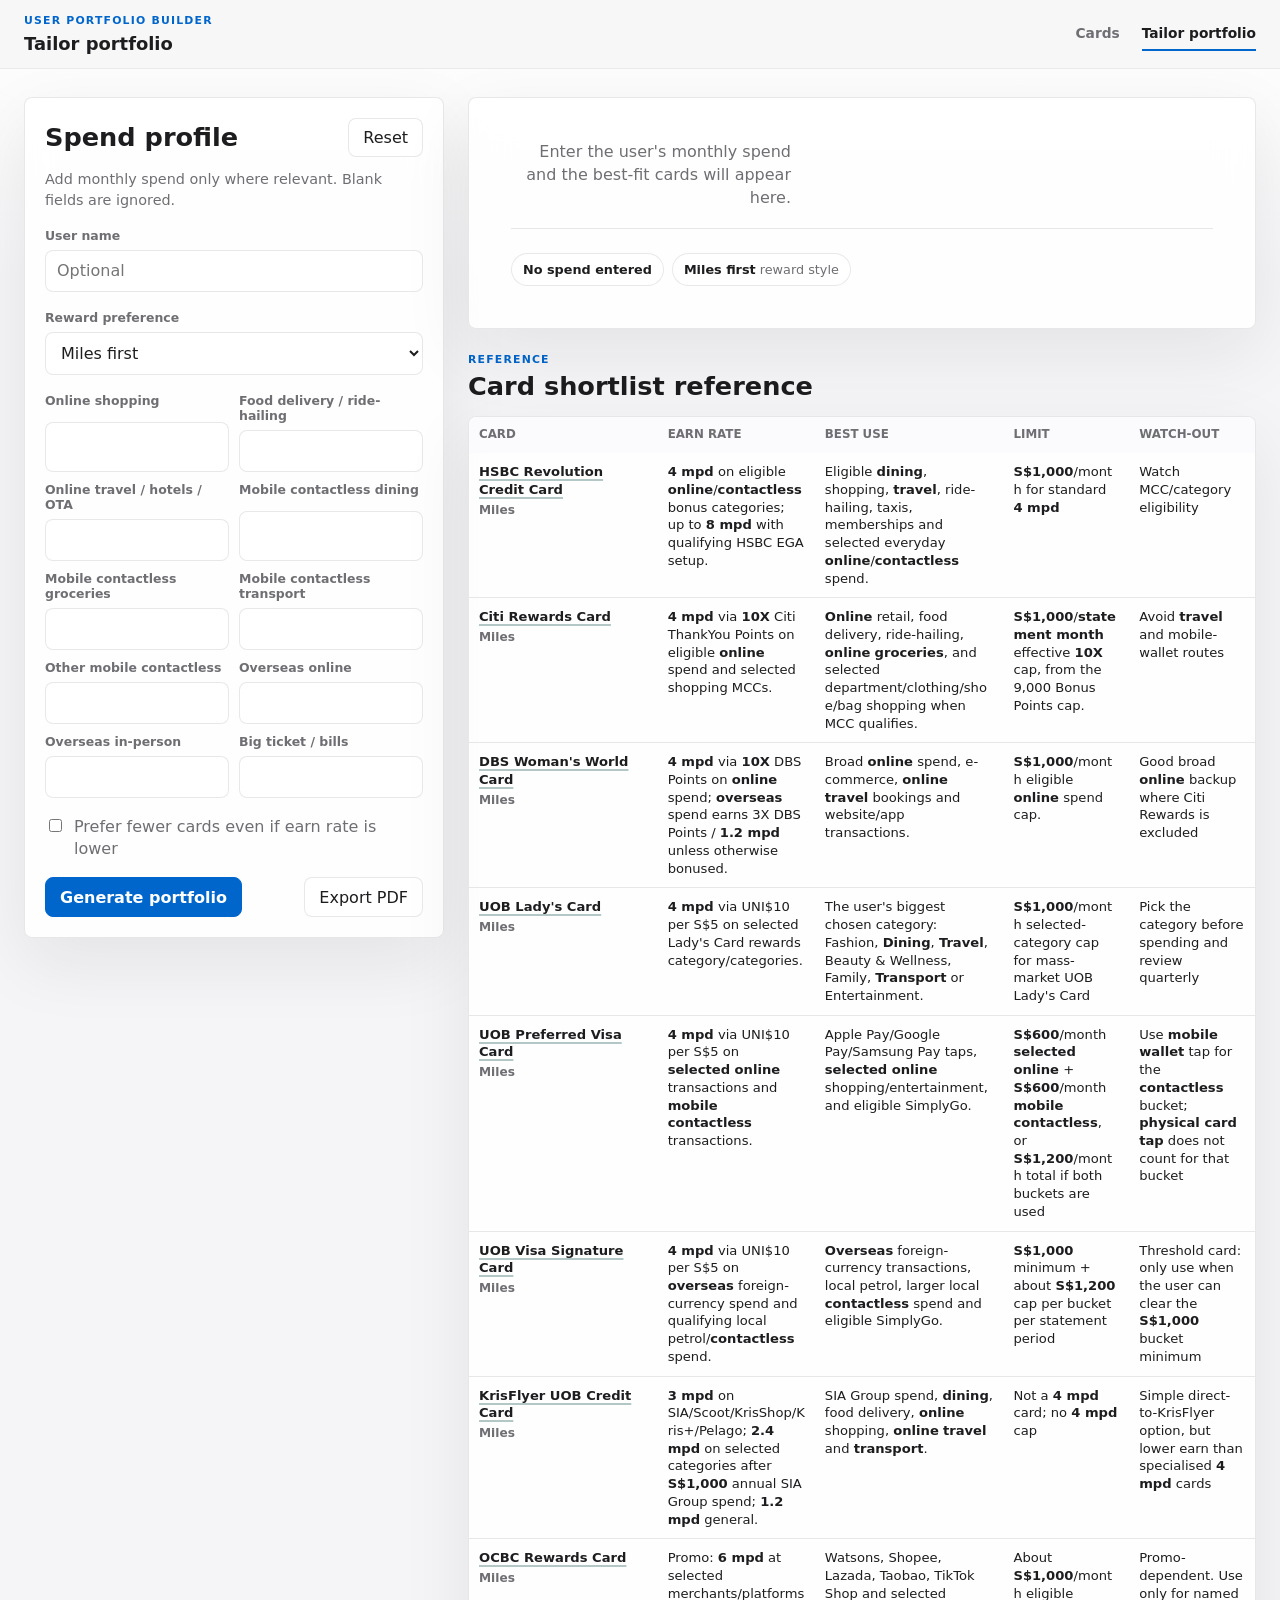
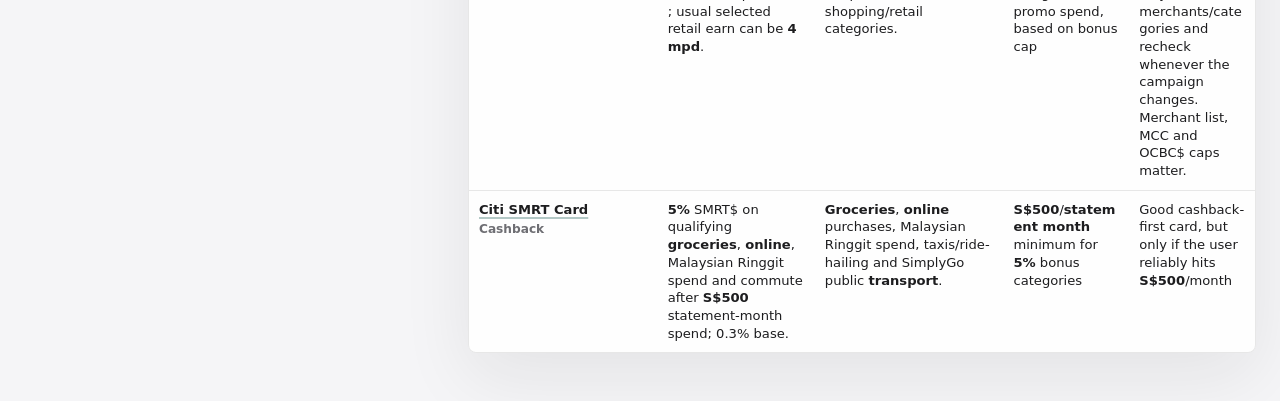
==== commit 76ee6644: "Remove tailored portfolio heading" ====
--- a/portfolio.html
+++ b/portfolio.html
@@ -5,7 +5,7 @@
     <meta name="viewport" content="width=device-width, initial-scale=1">
     <title>Tailored Card Portfolio | Singapore Credit Card Recommendations</title>
     <meta name="description" content="Generate a tailored Singapore credit card portfolio recommendation from a user spend profile.">
-    <link rel="icon" href="data:,">
+    <link rel="icon" href="data:image/svg+xml,%3Csvg xmlns='http://www.w3.org/2000/svg' viewBox='0 0 100 100'%3E%3Ctext y='.9em' font-size='90'%3E%F0%9F%92%B3%3C/text%3E%3C/svg%3E">
     <link rel="stylesheet" href="styles.css">
   </head>
   <body>
@@ -104,10 +104,6 @@
         <section class="content">
           <section class="portfolio-output" id="portfolio-output" aria-live="polite">
             <div class="portfolio-hero">
-              <div>
-                <p class="eyebrow">Tailored recommendation</p>
-                <h2>Start with the spend profile.</h2>
-              </div>
               <p>Your recommended setup will appear here.</p>
             </div>
           </section>
--- a/styles.css
+++ b/styles.css
@@ -147,8 +147,7 @@
 .portfolio-output,
 .card,
 .table-wrap,
-.cta-panel,
-.site-hero {
+.cta-panel {
   background: var(--surface);
   border: 1px solid var(--line);
   border-radius: var(--radius);
@@ -167,47 +166,6 @@
   font-size: 0.9rem;
   line-height: 1.42;
   margin: -6px 0 0;
-}
-
-.site-hero {
-  align-items: end;
-  display: flex;
-  gap: 24px;
-  justify-content: space-between;
-  overflow: hidden;
-  padding: clamp(28px, 5vw, 64px);
-  position: relative;
-}
-
-.site-hero h2 {
-  font-size: clamp(2rem, 5vw, 4.8rem);
-  letter-spacing: 0;
-  line-height: 0.98;
-  margin: 0;
-  max-width: 980px;
-}
-
-.site-hero p:not(.eyebrow) {
-  color: var(--muted);
-  font-size: clamp(1rem, 1.4vw, 1.18rem);
-  line-height: 1.45;
-  margin: 18px 0 0;
-  max-width: 690px;
-}
-
-.hero-actions {
-  display: flex;
-  flex: 0 0 auto;
-  gap: 10px;
-}
-
-.text-link {
-  align-items: center;
-  color: var(--accent);
-  display: inline-flex;
-  font-weight: 760;
-  min-height: 42px;
-  text-decoration: none;
 }
 
 .cta-panel p:not(.eyebrow) {
@@ -494,6 +452,7 @@
 }
 
 .portfolio-grid {
+  align-items: start;
   display: grid;
   gap: 16px;
   grid-template-columns: repeat(2, minmax(0, 1fr));
@@ -526,8 +485,14 @@
 .portfolio-item-top {
   align-items: center;
   display: flex;
-  gap: 12px;
+  gap: 14px;
   justify-content: space-between;
+}
+
+.portfolio-title {
+  display: grid;
+  gap: 5px;
+  min-width: 0;
 }
 
 .rank-badge {
@@ -537,7 +502,7 @@
 }
 
 .portfolio-item h3 {
-  font-size: 1.08rem;
+  font-size: 1.12rem;
   line-height: 1.15;
   margin: 0;
 }
@@ -688,6 +653,27 @@
   font-weight: 850;
 }
 
+.table-card-cell {
+  align-items: center;
+  display: flex;
+  min-width: 0;
+}
+
+.table-card-cell > div:last-child {
+  min-width: 0;
+}
+
+.table-card-visual {
+  border-radius: 6px;
+  flex: 0 0 58px;
+  padding: 5px;
+  width: 58px;
+}
+
+.table-card-visual img {
+  filter: drop-shadow(0 6px 10px rgba(29, 29, 31, 0.14));
+}
+
 .card-table th:nth-child(1) {
   width: 24%;
 }
@@ -752,6 +738,7 @@
 }
 
 .card-grid {
+  align-items: start;
   display: grid;
   gap: 16px;
   grid-template-columns: repeat(3, minmax(0, 1fr));
@@ -780,67 +767,92 @@
 }
 
 .card-head {
-  align-items: start;
+  align-items: center;
   justify-content: start;
 }
 
 .card-visual {
-  align-items: end;
+  align-items: center;
   aspect-ratio: 1.58;
+  background: transparent;
+  border: 0;
+  border-radius: 8px;
+  box-shadow: none;
+  color: #fff;
+  display: flex;
+  flex: 0 0 134px;
+  justify-content: center;
+  overflow: visible;
+  padding: 0;
+  transition: transform 220ms ease;
+  width: 134px;
+}
+
+.card-visual img {
+  display: block;
+  filter: drop-shadow(0 10px 18px rgba(29, 29, 31, 0.18));
+  height: 100%;
+  max-width: 100%;
+  object-fit: contain;
+  width: 100%;
+}
+
+.card-visual .card-bank-code {
+  display: none;
+}
+
+.card-visual.image-failed {
   background:
     linear-gradient(135deg, rgba(255, 255, 255, 0.34), rgba(255, 255, 255, 0) 40%),
     linear-gradient(135deg, #1d1d1f, #3a3a3c);
-  border: 1px solid rgba(255, 255, 255, 0.42);
-  border-radius: 8px;
-  box-shadow: inset 0 1px 0 rgba(255, 255, 255, 0.28), 0 16px 36px rgba(29, 29, 31, 0.15);
+  box-shadow: inset 0 1px 0 rgba(255, 255, 255, 0.65), 0 16px 36px rgba(29, 29, 31, 0.12);
   color: #fff;
-  display: flex;
-  flex: 0 0 118px;
-  justify-content: space-between;
   overflow: hidden;
-  padding: 12px;
-  transition: transform 220ms ease;
-  width: 118px;
+  padding: 10px;
+}
+
+.card-visual.image-failed .card-bank-code {
+  display: block;
 }
 
 .card:hover .card-visual {
   transform: translateY(-2px) rotate(-1deg);
 }
 
-.card[data-bank*="hsbc"] .card-visual {
+.card[data-bank*="hsbc"] .card-visual.image-failed {
   background: linear-gradient(135deg, #1d1d1f 0%, #c6182a 100%);
 }
 
-.card-visual[data-bank*="hsbc"] {
+.card-visual.image-failed[data-bank*="hsbc"] {
   background: linear-gradient(135deg, #1d1d1f 0%, #c6182a 100%);
 }
 
-.card[data-bank*="citi"] .card-visual,
-.card[data-bank*="citibank"] .card-visual,
-.card-visual[data-bank*="citi"],
-.card-visual[data-bank*="citibank"] {
+.card[data-bank*="citi"] .card-visual.image-failed,
+.card[data-bank*="citibank"] .card-visual.image-failed,
+.card-visual.image-failed[data-bank*="citi"],
+.card-visual.image-failed[data-bank*="citibank"] {
   background: linear-gradient(135deg, #003b71 0%, #e3222a 100%);
 }
 
-.card[data-bank*="dbs"] .card-visual,
-.card-visual[data-bank*="dbs"] {
+.card[data-bank*="dbs"] .card-visual.image-failed,
+.card-visual.image-failed[data-bank*="dbs"] {
   background: linear-gradient(135deg, #1d1d1f 0%, #d71920 100%);
 }
 
-.card[data-bank*="uob"] .card-visual,
-.card-visual[data-bank*="uob"] {
+.card[data-bank*="uob"] .card-visual.image-failed,
+.card-visual.image-failed[data-bank*="uob"] {
   background: linear-gradient(135deg, #005eb8 0%, #0a2f66 100%);
 }
 
-.card[data-bank*="ocbc"] .card-visual,
-.card-visual[data-bank*="ocbc"] {
+.card[data-bank*="ocbc"] .card-visual.image-failed,
+.card-visual.image-failed[data-bank*="ocbc"] {
   background: linear-gradient(135deg, #2a2a2a 0%, #c70018 100%);
 }
 
 .mini-card-visual {
-  flex-basis: 74px;
-  padding: 8px;
-  width: 74px;
+  flex: 0 0 104px;
+  padding: 0;
+  width: 104px;
 }
 
 .mini-card-visual .card-bank-code {
@@ -920,11 +932,41 @@
 }
 
 summary {
+  align-items: center;
   color: var(--accent);
   cursor: pointer;
+  display: flex;
   font-size: 0.9rem;
   font-weight: 800;
-  list-style-position: outside;
+  gap: 10px;
+  justify-content: space-between;
+  line-height: 1.2;
+  list-style: none;
+}
+
+summary::-webkit-details-marker {
+  display: none;
+}
+
+summary::after {
+  align-items: center;
+  background: rgba(0, 102, 204, 0.08);
+  border-radius: 999px;
+  content: "+";
+  display: inline-flex;
+  flex: 0 0 22px;
+  font-size: 0.9rem;
+  height: 22px;
+  justify-content: center;
+  line-height: 1;
+  transition: background 180ms ease, color 180ms ease, transform 180ms ease;
+  width: 22px;
+}
+
+details[open] > summary::after {
+  background: var(--accent);
+  color: #fff;
+  content: "-";
 }
 
 .details-grid {
@@ -1065,26 +1107,6 @@
     overflow-x: auto;
   }
 
-  .site-hero {
-    align-items: start;
-    flex-direction: column;
-    padding: 28px 18px;
-  }
-
-  .site-hero h2 {
-    font-size: clamp(2.2rem, 12vw, 3.6rem);
-  }
-
-  .hero-actions {
-    width: 100%;
-  }
-
-  .hero-actions .primary-link,
-  .hero-actions .text-link {
-    flex: 1;
-    justify-content: center;
-  }
-
   .card-table {
     min-width: 860px;
   }
@@ -1145,18 +1167,25 @@
   }
 
   .card-visual {
-    flex: 0 0 92px;
-    padding: 10px;
-    width: 92px;
+    flex: 0 0 110px;
+    padding: 0;
+    width: 110px;
   }
 
   .card-head {
-    align-items: flex-start;
+    align-items: center;
     flex-direction: row;
   }
 
   .mini-card-visual {
-    width: 72px;
+    flex-basis: 88px;
+    width: 88px;
+  }
+
+  .table-card-visual {
+    flex-basis: 58px;
+    padding: 5px;
+    width: 58px;
   }
 
   .primary-button,
